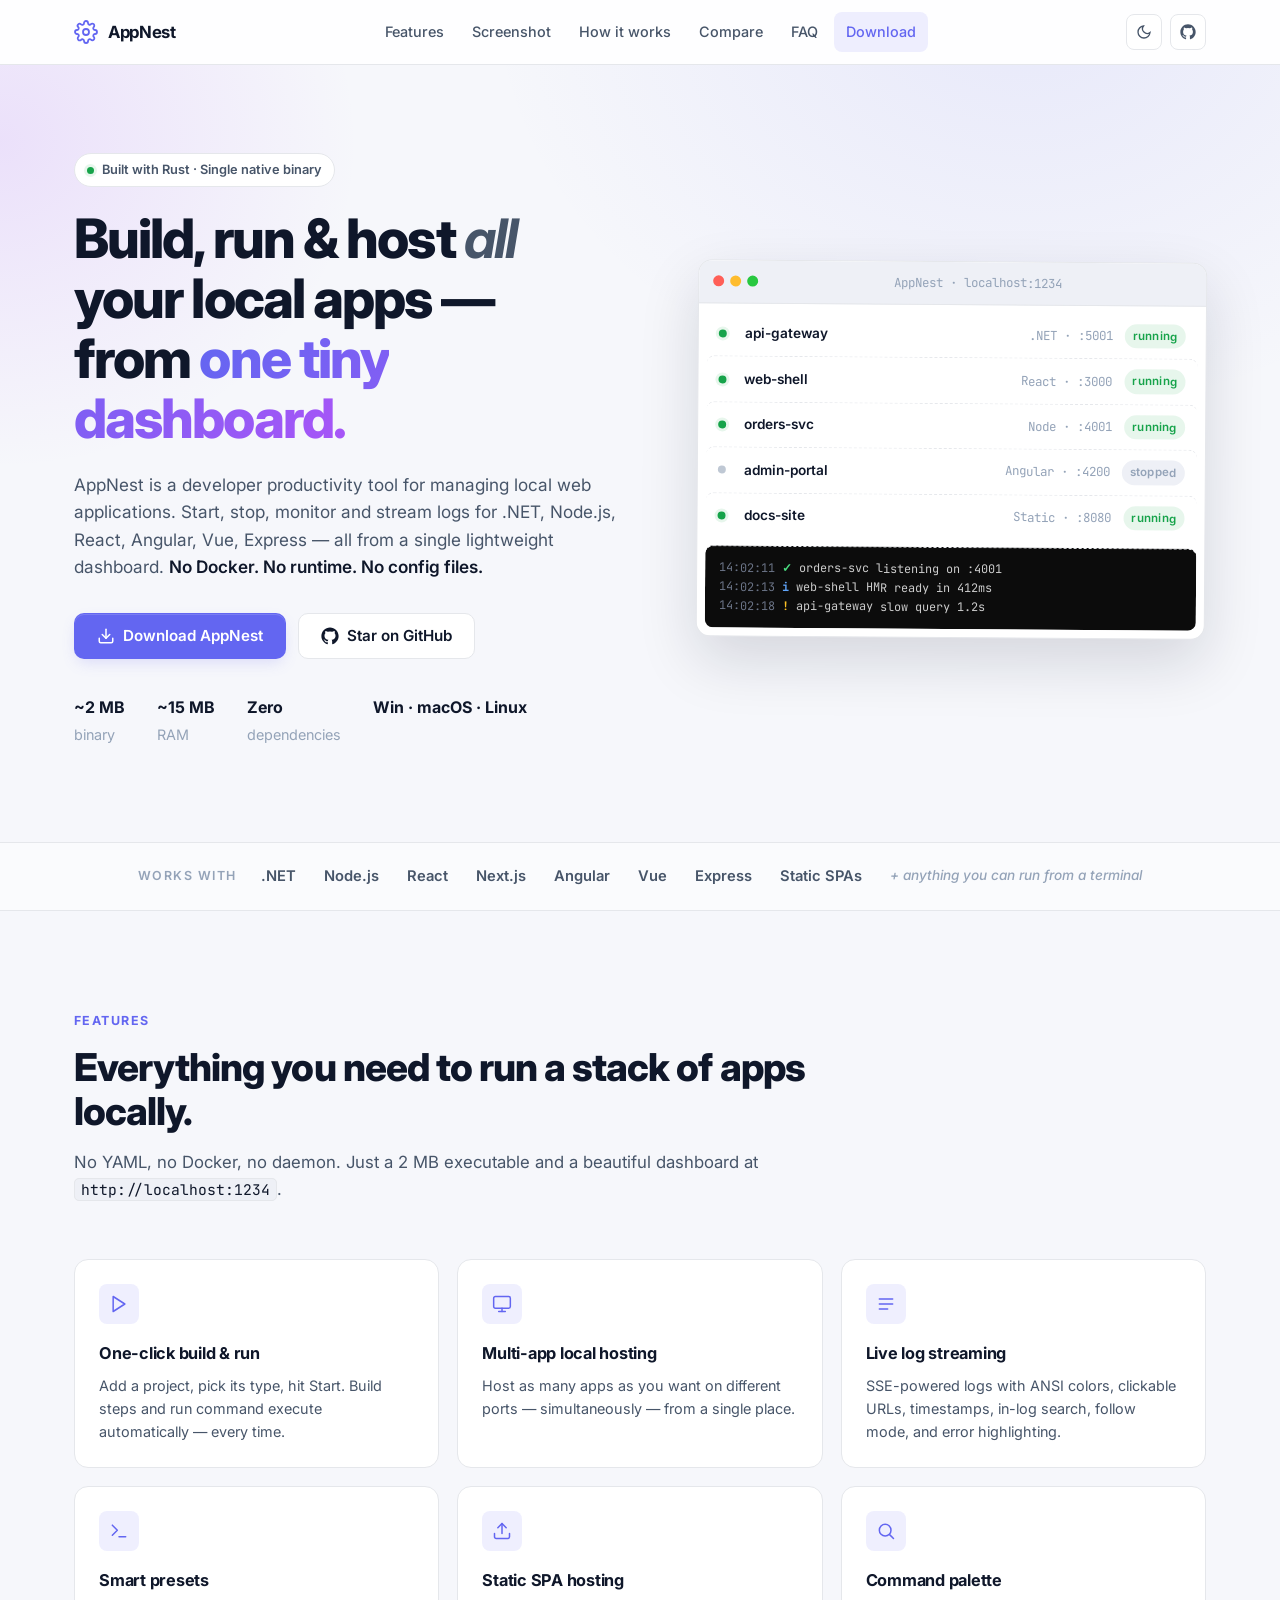
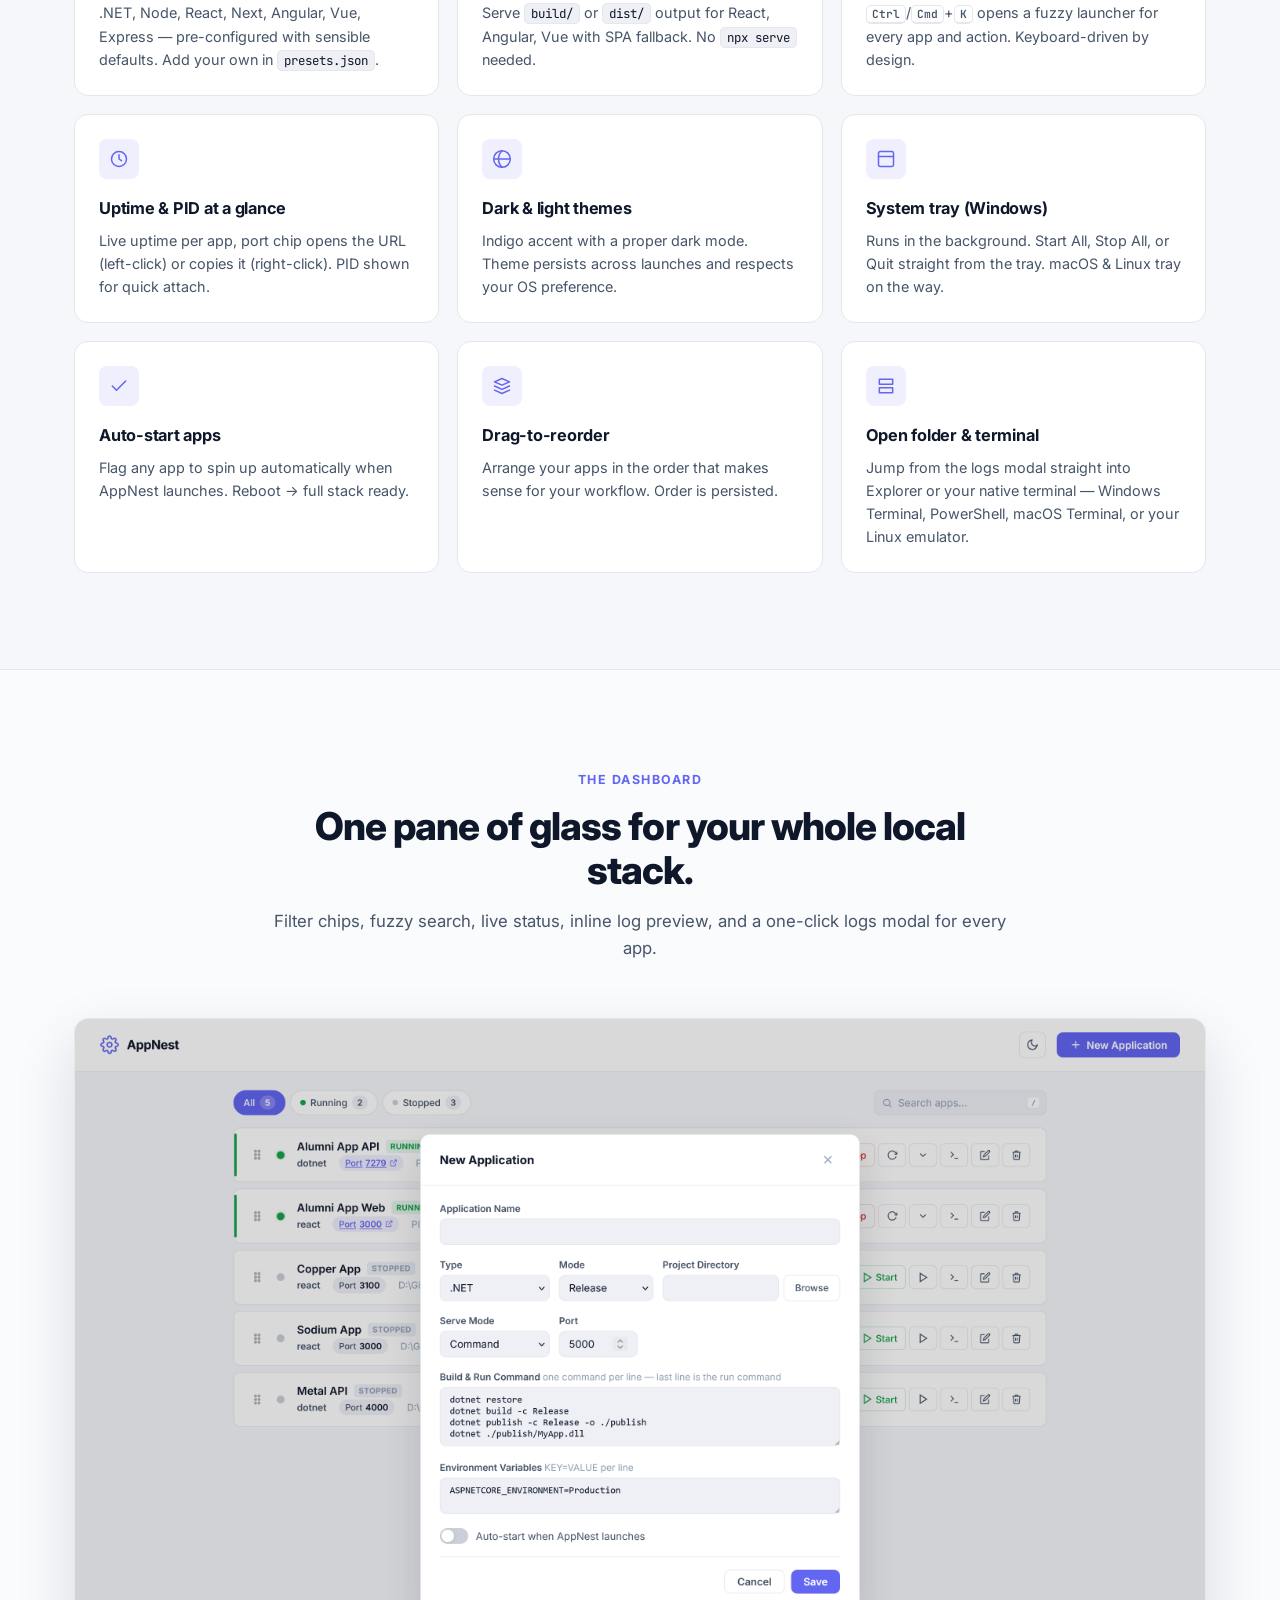
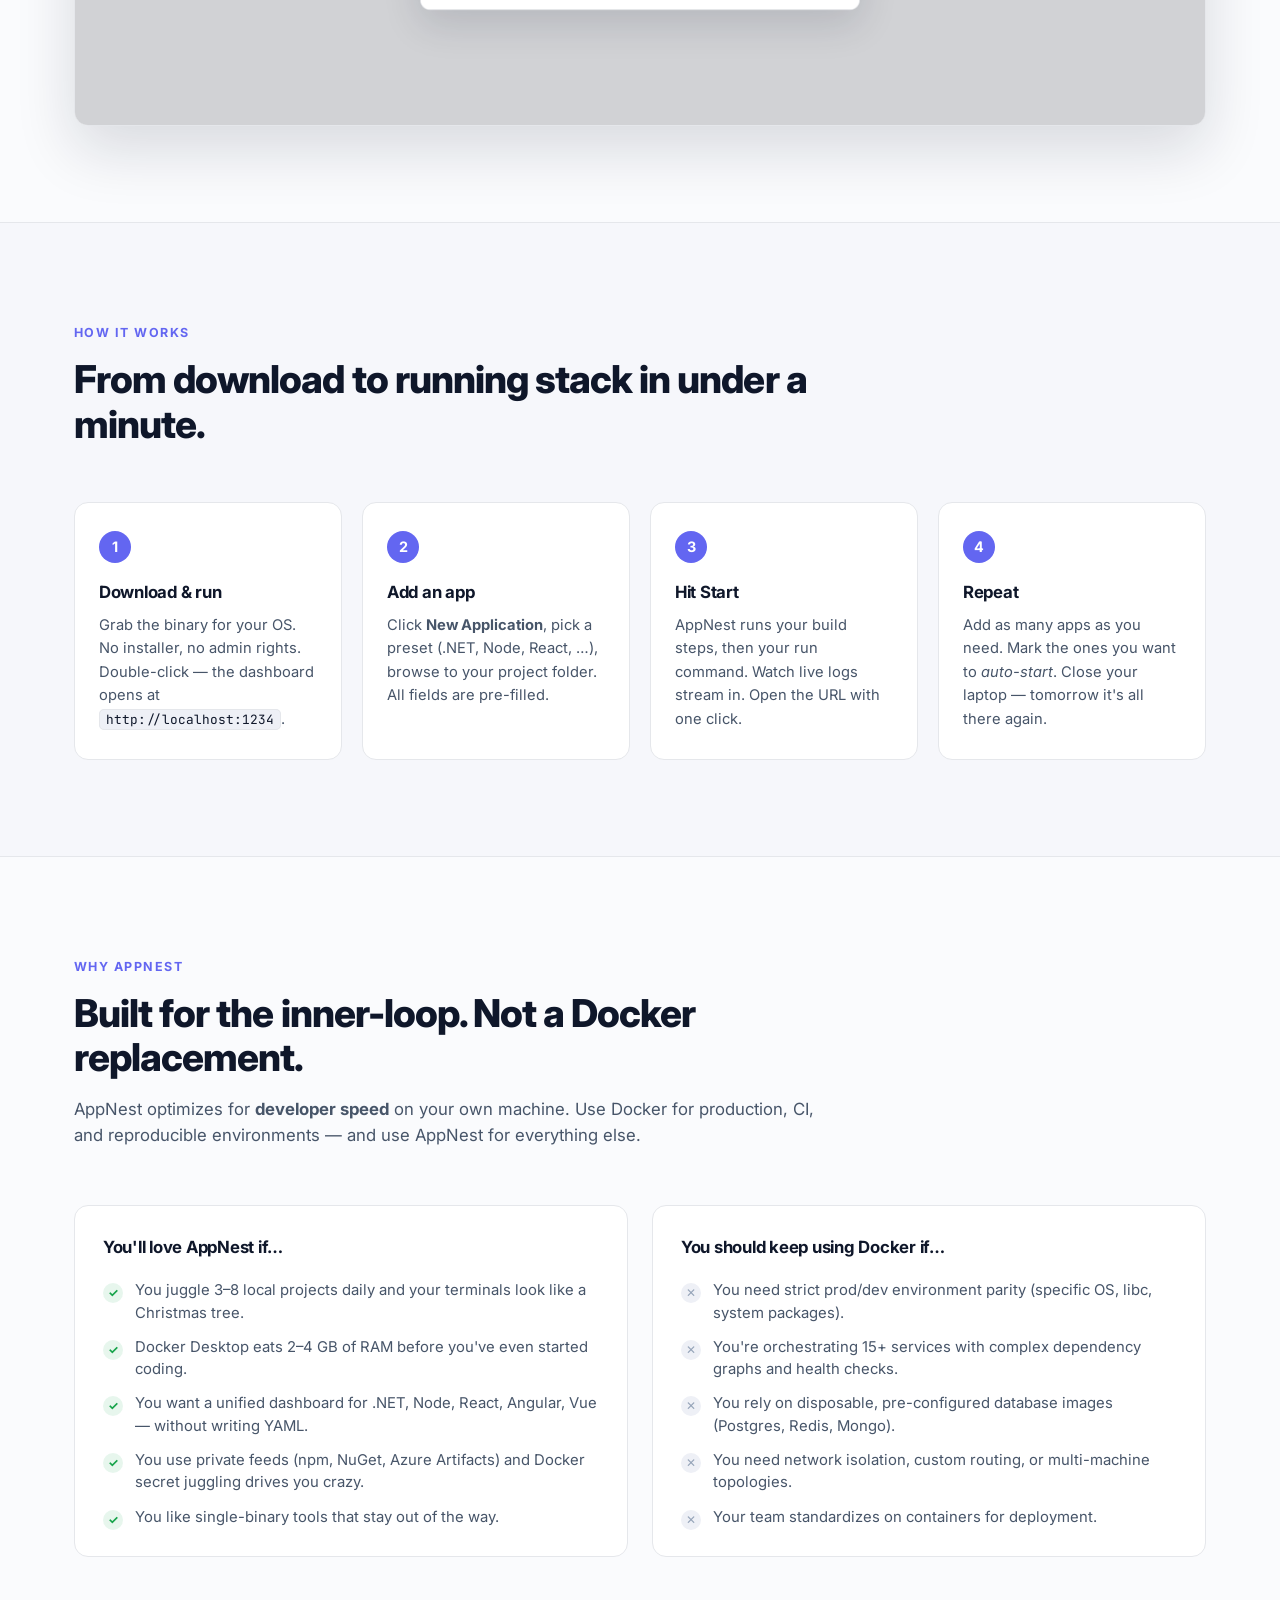
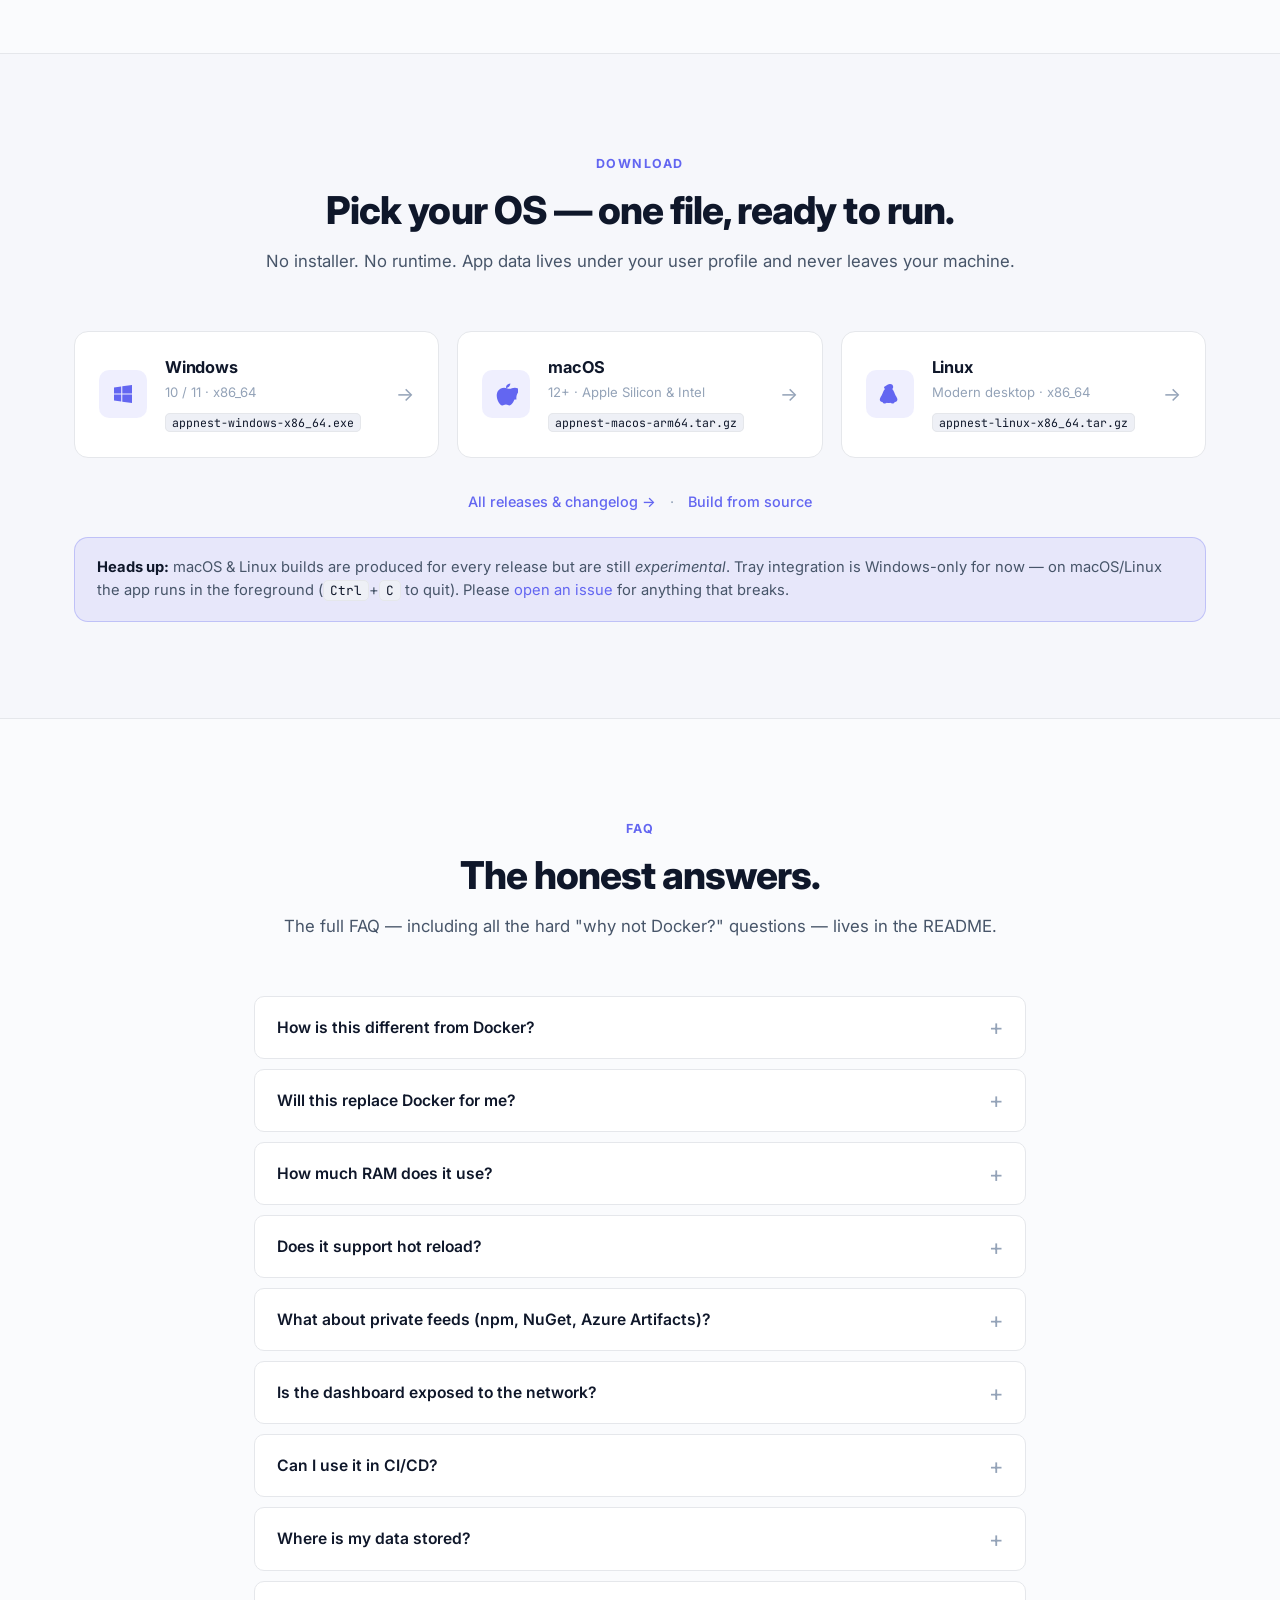
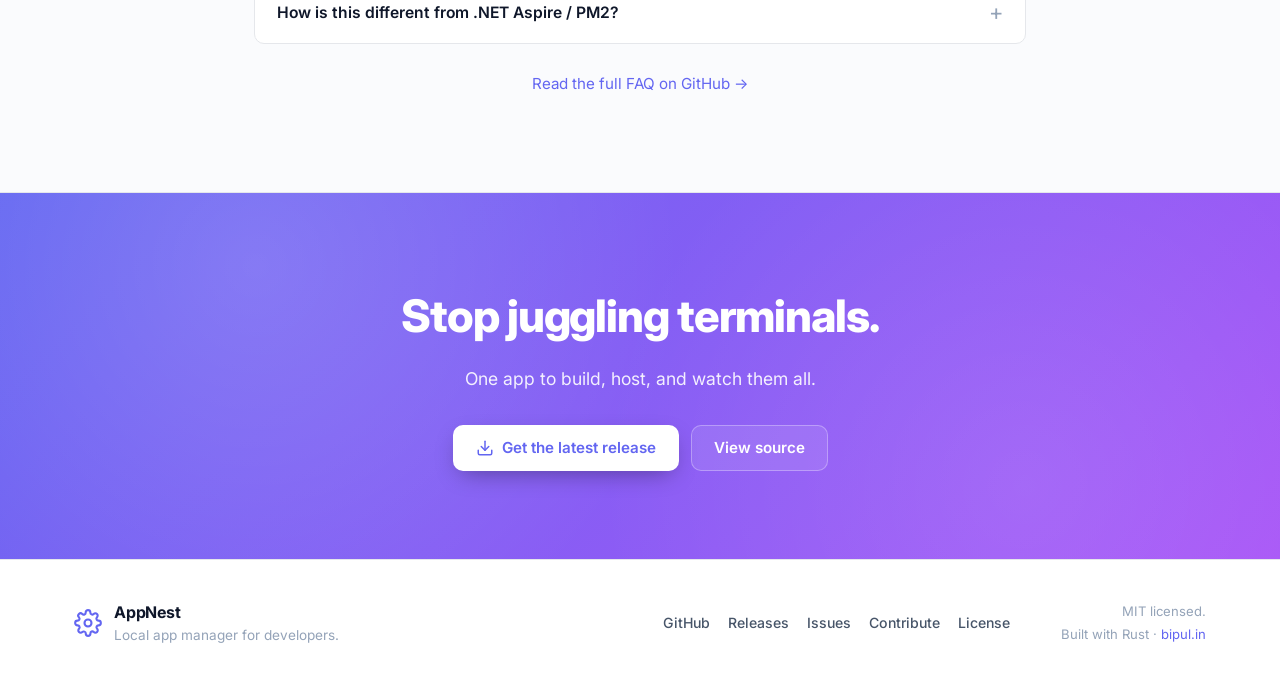
==== docs/index.html @ db352cc2 "Add initial landing page assets including styles, scripts, sitemap, and robots.txt - Created robots." ====
<!DOCTYPE html>
<html lang="en">
<head>
  <meta charset="UTF-8" />
  <meta name="viewport" content="width=device-width, initial-scale=1.0" />
  <title>AppNest — Build, run & host all your local apps from one dashboard</title>
  <meta name="description" content="AppNest is a tiny native dashboard for managing local development apps. Build, run, host, and stream logs for .NET, Node, React, Angular, Vue and more — from a single 2 MB executable. No Docker. No runtime. Just one app." />
  <meta name="theme-color" content="#6366f1" />
  <meta name="color-scheme" content="light dark" />

  <!-- Open Graph -->
  <meta property="og:type" content="website" />
  <meta property="og:title" content="AppNest — Local app manager for developers" />
  <meta property="og:description" content="Stop juggling terminals. Build, run, host, and watch all your local apps from one lightweight dashboard. Single 2 MB native executable." />
  <meta property="og:url" content="https://appnest.bipul.in/" />
  <meta property="og:image" content="https://appnest.bipul.in/Dashboard.png" />
  <meta name="twitter:card" content="summary_large_image" />
  <meta name="twitter:title" content="AppNest — Local app manager for developers" />
  <meta name="twitter:description" content="Build, run, host, and watch all your local apps from one lightweight dashboard." />
  <meta name="twitter:image" content="https://appnest.bipul.in/Dashboard.png" />
  <link rel="canonical" href="https://appnest.bipul.in/" />

  <link rel="icon" type="image/svg+xml" href="data:image/svg+xml,%3Csvg xmlns='http://www.w3.org/2000/svg' viewBox='0 0 24 24' fill='none' stroke='%236366f1' stroke-width='1.8'%3E%3Ccircle cx='12' cy='12' r='3'/%3E%3Cpath d='M19.4 15a1.65 1.65 0 0 0 .33 1.82l.06.06a2 2 0 1 1-2.83 2.83l-.06-.06a1.65 1.65 0 0 0-1.82-.33 1.65 1.65 0 0 0-1 1.51V21a2 2 0 0 1-4 0v-.09A1.65 1.65 0 0 0 9 19.4a1.65 1.65 0 0 0-1.82.33l-.06.06a2 2 0 1 1-2.83-2.83l.06-.06A1.65 1.65 0 0 0 4.68 15a1.65 1.65 0 0 0-1.51-1H3a2 2 0 0 1 0-4h.09A1.65 1.65 0 0 0 4.6 9a1.65 1.65 0 0 0-.33-1.82l-.06-.06a2 2 0 1 1 2.83-2.83l.06.06A1.65 1.65 0 0 0 9 4.68a1.65 1.65 0 0 0 1-1.51V3a2 2 0 0 1 4 0v.09a1.65 1.65 0 0 0 1 1.51 1.65 1.65 0 0 0 1.82-.33l.06-.06a2 2 0 1 1 2.83 2.83l-.06.06A1.65 1.65 0 0 0 19.4 9a1.65 1.65 0 0 0 1.51 1H21a2 2 0 0 1 0 4h-.09a1.65 1.65 0 0 0-1.51 1z'/%3E%3C/svg%3E" />

  <link href="https://fonts.googleapis.com/css2?family=Inter:wght@400;500;600;700;800&family=JetBrains+Mono:wght@400;500&display=swap" rel="stylesheet" />
  <link rel="stylesheet" href="style.css" />

  <script>
    // Apply theme before paint to prevent flash
    (function () {
      try {
        var t = localStorage.getItem('appnest-theme');
        if (!t) t = window.matchMedia('(prefers-color-scheme: dark)').matches ? 'dark' : 'light';
        document.documentElement.setAttribute('data-theme', t);
      } catch (e) {}
    })();
  </script>
</head>
<body>

  <!-- ━━━ Header ━━━━━━━━━━━━━━━━━━━━━━━━━━━━━━━━━━━━━━━━━━━━━━━━━━ -->
  <header class="site-header">
    <div class="container header-inner">
      <a href="#top" class="brand" aria-label="AppNest home">
        <svg class="brand-logo" viewBox="0 0 24 24" fill="none" stroke="currentColor" stroke-width="1.8" aria-hidden="true">
          <circle cx="12" cy="12" r="3" />
          <path d="M19.4 15a1.65 1.65 0 0 0 .33 1.82l.06.06a2 2 0 1 1-2.83 2.83l-.06-.06a1.65 1.65 0 0 0-1.82-.33 1.65 1.65 0 0 0-1 1.51V21a2 2 0 0 1-4 0v-.09A1.65 1.65 0 0 0 9 19.4a1.65 1.65 0 0 0-1.82.33l-.06.06a2 2 0 1 1-2.83-2.83l.06-.06A1.65 1.65 0 0 0 4.68 15a1.65 1.65 0 0 0-1.51-1H3a2 2 0 0 1 0-4h.09A1.65 1.65 0 0 0 4.6 9a1.65 1.65 0 0 0-.33-1.82l-.06-.06a2 2 0 1 1 2.83-2.83l.06.06A1.65 1.65 0 0 0 9 4.68a1.65 1.65 0 0 0 1-1.51V3a2 2 0 0 1 4 0v.09a1.65 1.65 0 0 0 1 1.51 1.65 1.65 0 0 0 1.82-.33l.06-.06a2 2 0 1 1 2.83 2.83l-.06.06A1.65 1.65 0 0 0 19.4 9a1.65 1.65 0 0 0 1.51 1H21a2 2 0 0 1 0 4h-.09a1.65 1.65 0 0 0-1.51 1z" />
        </svg>
        <span class="brand-name">AppNest</span>
      </a>

      <nav class="site-nav" id="siteNav" aria-label="Primary">
        <a href="#features">Features</a>
        <a href="#screenshot">Screenshot</a>
        <a href="#how">How it works</a>
        <a href="#compare">Compare</a>
        <a href="#faq">FAQ</a>
        <a href="#download" class="nav-cta">Download</a>
      </nav>

      <div class="header-actions">
        <button class="icon-btn" id="btnTheme" type="button" title="Toggle theme" aria-label="Toggle theme">
          <svg class="icon-moon" viewBox="0 0 24 24" fill="none" stroke="currentColor" stroke-width="2" aria-hidden="true"><path d="M21 12.79A9 9 0 1 1 11.21 3 7 7 0 0 0 21 12.79z" /></svg>
          <svg class="icon-sun" viewBox="0 0 24 24" fill="none" stroke="currentColor" stroke-width="2" aria-hidden="true"><circle cx="12" cy="12" r="4" /><path d="M12 2v2M12 20v2M4.93 4.93l1.41 1.41M17.66 17.66l1.41 1.41M2 12h2M20 12h2M4.93 19.07l1.41-1.41M17.66 6.34l1.41-1.41" /></svg>
        </button>
        <a class="icon-btn" href="https://github.com/BipulRaman/AppNest" target="_blank" rel="noopener" title="View on GitHub" aria-label="View on GitHub">
          <svg viewBox="0 0 24 24" fill="currentColor" aria-hidden="true"><path d="M12 .5C5.65.5.5 5.65.5 12c0 5.08 3.29 9.39 7.86 10.91.57.1.78-.25.78-.55 0-.27-.01-1.16-.02-2.11-3.2.7-3.87-1.36-3.87-1.36-.52-1.32-1.27-1.67-1.27-1.67-1.04-.71.08-.69.08-.69 1.15.08 1.76 1.18 1.76 1.18 1.02 1.75 2.69 1.25 3.34.96.1-.74.4-1.25.72-1.54-2.55-.29-5.24-1.28-5.24-5.69 0-1.26.45-2.29 1.18-3.1-.12-.29-.51-1.46.11-3.05 0 0 .97-.31 3.18 1.19a11.07 11.07 0 0 1 5.79 0c2.21-1.5 3.18-1.19 3.18-1.19.62 1.59.23 2.76.11 3.05.74.81 1.18 1.84 1.18 3.1 0 4.42-2.69 5.4-5.25 5.68.41.36.78 1.07.78 2.16 0 1.56-.01 2.81-.01 3.19 0 .31.21.67.79.55C20.21 21.39 23.5 17.08 23.5 12 23.5 5.65 18.35.5 12 .5z" /></svg>
        </a>
        <button class="icon-btn nav-toggle" id="btnNav" type="button" aria-label="Open menu" aria-controls="siteNav" aria-expanded="false">
          <svg viewBox="0 0 24 24" fill="none" stroke="currentColor" stroke-width="2" aria-hidden="true"><line x1="3" y1="6" x2="21" y2="6" /><line x1="3" y1="12" x2="21" y2="12" /><line x1="3" y1="18" x2="21" y2="18" /></svg>
        </button>
      </div>
    </div>
  </header>

  <main id="top">

    <!-- ━━━ Hero ━━━━━━━━━━━━━━━━━━━━━━━━━━━━━━━━━━━━━━━━━━━━━━━━━ -->
    <section class="hero">
      <div class="container hero-inner">
        <div class="hero-copy">
          <span class="eyebrow">
            <span class="dot"></span>
            Built with Rust · Single native binary
          </span>
          <h1 class="hero-title">
            Build, run &amp; host <em>all</em> your local apps —<br />
            from <span class="grad">one tiny dashboard.</span>
          </h1>
          <p class="hero-sub">
            AppNest is a developer productivity tool for managing local web applications.
            Start, stop, monitor and stream logs for .NET, Node.js, React, Angular, Vue, Express
            — all from a single lightweight dashboard. <strong>No Docker. No runtime. No config files.</strong>
          </p>

          <div class="hero-cta">
            <a class="btn btn-accent btn-lg" href="#download">
              <svg viewBox="0 0 24 24" fill="none" stroke="currentColor" stroke-width="2" stroke-linecap="round" stroke-linejoin="round" aria-hidden="true"><path d="M21 15v4a2 2 0 0 1-2 2H5a2 2 0 0 1-2-2v-4" /><polyline points="7 10 12 15 17 10" /><line x1="12" y1="15" x2="12" y2="3" /></svg>
              Download AppNest
            </a>
            <a class="btn btn-ghost btn-lg" href="https://github.com/BipulRaman/AppNest" target="_blank" rel="noopener">
              <svg viewBox="0 0 24 24" fill="currentColor" aria-hidden="true"><path d="M12 .5C5.65.5.5 5.65.5 12c0 5.08 3.29 9.39 7.86 10.91.57.1.78-.25.78-.55 0-.27-.01-1.16-.02-2.11-3.2.7-3.87-1.36-3.87-1.36-.52-1.32-1.27-1.67-1.27-1.67-1.04-.71.08-.69.08-.69 1.15.08 1.76 1.18 1.76 1.18 1.02 1.75 2.69 1.25 3.34.96.1-.74.4-1.25.72-1.54-2.55-.29-5.24-1.28-5.24-5.69 0-1.26.45-2.29 1.18-3.1-.12-.29-.51-1.46.11-3.05 0 0 .97-.31 3.18 1.19a11.07 11.07 0 0 1 5.79 0c2.21-1.5 3.18-1.19 3.18-1.19.62 1.59.23 2.76.11 3.05.74.81 1.18 1.84 1.18 3.1 0 4.42-2.69 5.4-5.25 5.68.41.36.78 1.07.78 2.16 0 1.56-.01 2.81-.01 3.19 0 .31.21.67.79.55C20.21 21.39 23.5 17.08 23.5 12 23.5 5.65 18.35.5 12 .5z" /></svg>
              Star on GitHub
            </a>
          </div>

          <ul class="hero-meta">
            <li><strong>~2 MB</strong> binary</li>
            <li><strong>~15 MB</strong> RAM</li>
            <li><strong>Zero</strong> dependencies</li>
            <li><strong>Win · macOS · Linux</strong></li>
          </ul>
        </div>

        <div class="hero-visual" aria-hidden="true">
          <div class="window-mock">
            <div class="window-bar">
              <span class="dot red"></span>
              <span class="dot yellow"></span>
              <span class="dot green"></span>
              <span class="window-title">AppNest · localhost:1234</span>
            </div>
            <div class="window-body">
              <div class="row">
                <span class="status running"></span>
                <span class="row-name">api-gateway</span>
                <span class="row-meta">.NET · :5001</span>
                <span class="badge ok">running</span>
              </div>
              <div class="row">
                <span class="status running"></span>
                <span class="row-name">web-shell</span>
                <span class="row-meta">React · :3000</span>
                <span class="badge ok">running</span>
              </div>
              <div class="row">
                <span class="status running"></span>
                <span class="row-name">orders-svc</span>
                <span class="row-meta">Node · :4001</span>
                <span class="badge ok">running</span>
              </div>
              <div class="row">
                <span class="status stopped"></span>
                <span class="row-name">admin-portal</span>
                <span class="row-meta">Angular · :4200</span>
                <span class="badge muted">stopped</span>
              </div>
              <div class="row">
                <span class="status running"></span>
                <span class="row-name">docs-site</span>
                <span class="row-meta">Static · :8080</span>
                <span class="badge ok">running</span>
              </div>
              <div class="row log-row">
                <pre><span class="log-time">14:02:11</span> <span class="log-ok">✓</span> orders-svc listening on :4001
<span class="log-time">14:02:13</span> <span class="log-info">i</span> web-shell HMR ready in 412ms
<span class="log-time">14:02:18</span> <span class="log-warn">!</span> api-gateway slow query 1.2s</pre>
              </div>
            </div>
          </div>
        </div>
      </div>
    </section>

    <!-- ━━━ Logos / framework strip ━━━━━━━━━━━━━━━━━━━━━━━━━━━━━━ -->
    <section class="strip">
      <div class="container strip-inner">
        <span class="strip-label">Works with</span>
        <ul class="strip-items">
          <li>.NET</li><li>Node.js</li><li>React</li><li>Next.js</li>
          <li>Angular</li><li>Vue</li><li>Express</li><li>Static SPAs</li>
          <li>+ anything you can run from a terminal</li>
        </ul>
      </div>
    </section>

    <!-- ━━━ Features ━━━━━━━━━━━━━━━━━━━━━━━━━━━━━━━━━━━━━━━━━━━━━ -->
    <section id="features" class="section">
      <div class="container">
        <header class="section-head">
          <span class="kicker">Features</span>
          <h2>Everything you need to run a stack of apps locally.</h2>
          <p class="lead">No YAML, no Docker, no daemon. Just a 2 MB executable and a beautiful dashboard at <code>http://localhost:1234</code>.</p>
        </header>

        <div class="features-grid">
          <article class="feature">
            <div class="feature-icon">
              <svg viewBox="0 0 24 24" fill="none" stroke="currentColor" stroke-width="1.8" stroke-linecap="round" stroke-linejoin="round"><polygon points="5 3 19 12 5 21 5 3" /></svg>
            </div>
            <h3>One-click build &amp; run</h3>
            <p>Add a project, pick its type, hit Start. Build steps and run command execute automatically — every time.</p>
          </article>

          <article class="feature">
            <div class="feature-icon">
              <svg viewBox="0 0 24 24" fill="none" stroke="currentColor" stroke-width="1.8" stroke-linecap="round" stroke-linejoin="round"><rect x="2" y="3" width="20" height="14" rx="2" /><line x1="8" y1="21" x2="16" y2="21" /><line x1="12" y1="17" x2="12" y2="21" /></svg>
            </div>
            <h3>Multi-app local hosting</h3>
            <p>Host as many apps as you want on different ports — simultaneously — from a single place.</p>
          </article>

          <article class="feature">
            <div class="feature-icon">
              <svg viewBox="0 0 24 24" fill="none" stroke="currentColor" stroke-width="1.8" stroke-linecap="round" stroke-linejoin="round"><path d="M4 6h16M4 12h16M4 18h10" /></svg>
            </div>
            <h3>Live log streaming</h3>
            <p>SSE-powered logs with ANSI colors, clickable URLs, timestamps, in-log search, follow mode, and error highlighting.</p>
          </article>

          <article class="feature">
            <div class="feature-icon">
              <svg viewBox="0 0 24 24" fill="none" stroke="currentColor" stroke-width="1.8" stroke-linecap="round" stroke-linejoin="round"><polyline points="4 17 10 11 4 5" /><line x1="12" y1="19" x2="20" y2="19" /></svg>
            </div>
            <h3>Smart presets</h3>
            <p>.NET, Node, React, Next, Angular, Vue, Express — pre-configured with sensible defaults. Add your own in <code>presets.json</code>.</p>
          </article>

          <article class="feature">
            <div class="feature-icon">
              <svg viewBox="0 0 24 24" fill="none" stroke="currentColor" stroke-width="1.8" stroke-linecap="round" stroke-linejoin="round"><path d="M21 15v4a2 2 0 0 1-2 2H5a2 2 0 0 1-2-2v-4" /><polyline points="17 8 12 3 7 8" /><line x1="12" y1="3" x2="12" y2="15" /></svg>
            </div>
            <h3>Static SPA hosting</h3>
            <p>Serve <code>build/</code> or <code>dist/</code> output for React, Angular, Vue with SPA fallback. No <code>npx serve</code> needed.</p>
          </article>

          <article class="feature">
            <div class="feature-icon">
              <svg viewBox="0 0 24 24" fill="none" stroke="currentColor" stroke-width="1.8" stroke-linecap="round" stroke-linejoin="round"><circle cx="11" cy="11" r="7" /><line x1="21" y1="21" x2="16.65" y2="16.65" /></svg>
            </div>
            <h3>Command palette</h3>
            <p><kbd>Ctrl</kbd>/<kbd>Cmd</kbd>+<kbd>K</kbd> opens a fuzzy launcher for every app and action. Keyboard-driven by design.</p>
          </article>

          <article class="feature">
            <div class="feature-icon">
              <svg viewBox="0 0 24 24" fill="none" stroke="currentColor" stroke-width="1.8" stroke-linecap="round" stroke-linejoin="round"><circle cx="12" cy="12" r="9" /><path d="M12 7v5l3 2" /></svg>
            </div>
            <h3>Uptime &amp; PID at a glance</h3>
            <p>Live uptime per app, port chip opens the URL (left-click) or copies it (right-click). PID shown for quick attach.</p>
          </article>

          <article class="feature">
            <div class="feature-icon">
              <svg viewBox="0 0 24 24" fill="none" stroke="currentColor" stroke-width="1.8" stroke-linecap="round" stroke-linejoin="round"><circle cx="12" cy="12" r="10" /><path d="M12 2a14 14 0 0 0 0 20M2 12h20" /></svg>
            </div>
            <h3>Dark &amp; light themes</h3>
            <p>Indigo accent with a proper dark mode. Theme persists across launches and respects your OS preference.</p>
          </article>

          <article class="feature">
            <div class="feature-icon">
              <svg viewBox="0 0 24 24" fill="none" stroke="currentColor" stroke-width="1.8" stroke-linecap="round" stroke-linejoin="round"><rect x="3" y="3" width="18" height="18" rx="2" /><line x1="3" y1="9" x2="21" y2="9" /></svg>
            </div>
            <h3>System tray (Windows)</h3>
            <p>Runs in the background. Start All, Stop All, or Quit straight from the tray. macOS &amp; Linux tray on the way.</p>
          </article>

          <article class="feature">
            <div class="feature-icon">
              <svg viewBox="0 0 24 24" fill="none" stroke="currentColor" stroke-width="1.8" stroke-linecap="round" stroke-linejoin="round"><polyline points="20 6 9 17 4 12" /></svg>
            </div>
            <h3>Auto-start apps</h3>
            <p>Flag any app to spin up automatically when AppNest launches. Reboot &rarr; full stack ready.</p>
          </article>

          <article class="feature">
            <div class="feature-icon">
              <svg viewBox="0 0 24 24" fill="none" stroke="currentColor" stroke-width="1.8" stroke-linecap="round" stroke-linejoin="round"><path d="M3 7l9-4 9 4-9 4-9-4z" /><path d="M3 12l9 4 9-4" /><path d="M3 17l9 4 9-4" /></svg>
            </div>
            <h3>Drag-to-reorder</h3>
            <p>Arrange your apps in the order that makes sense for your workflow. Order is persisted.</p>
          </article>

          <article class="feature">
            <div class="feature-icon">
              <svg viewBox="0 0 24 24" fill="none" stroke="currentColor" stroke-width="1.8" stroke-linecap="round" stroke-linejoin="round"><path d="M4 4h16v6H4zM4 14h16v6H4z" /></svg>
            </div>
            <h3>Open folder &amp; terminal</h3>
            <p>Jump from the logs modal straight into Explorer or your native terminal — Windows Terminal, PowerShell, macOS Terminal, or your Linux emulator.</p>
          </article>
        </div>
      </div>
    </section>

    <!-- ━━━ Screenshot ━━━━━━━━━━━━━━━━━━━━━━━━━━━━━━━━━━━━━━━━━━━ -->
    <section id="screenshot" class="section section-alt">
      <div class="container">
        <header class="section-head center">
          <span class="kicker">The dashboard</span>
          <h2>One pane of glass for your whole local stack.</h2>
          <p class="lead">Filter chips, fuzzy search, live status, inline log preview, and a one-click logs modal for every app.</p>
        </header>
        <figure class="screenshot">
          <img src="Dashboard.png" alt="AppNest dashboard showing multiple running applications with live status, ports, and inline log previews" loading="lazy" />
        </figure>
      </div>
    </section>

    <!-- ━━━ How it works ━━━━━━━━━━━━━━━━━━━━━━━━━━━━━━━━━━━━━━━━━ -->
    <section id="how" class="section">
      <div class="container">
        <header class="section-head">
          <span class="kicker">How it works</span>
          <h2>From download to running stack in under a minute.</h2>
        </header>

        <ol class="steps">
          <li class="step">
            <span class="step-num">1</span>
            <h3>Download &amp; run</h3>
            <p>Grab the binary for your OS. No installer, no admin rights. Double-click — the dashboard opens at <code>http://localhost:1234</code>.</p>
          </li>
          <li class="step">
            <span class="step-num">2</span>
            <h3>Add an app</h3>
            <p>Click <strong>New Application</strong>, pick a preset (.NET, Node, React, …), browse to your project folder. All fields are pre-filled.</p>
          </li>
          <li class="step">
            <span class="step-num">3</span>
            <h3>Hit Start</h3>
            <p>AppNest runs your build steps, then your run command. Watch live logs stream in. Open the URL with one click.</p>
          </li>
          <li class="step">
            <span class="step-num">4</span>
            <h3>Repeat</h3>
            <p>Add as many apps as you need. Mark the ones you want to <em>auto-start</em>. Close your laptop &mdash; tomorrow it's all there again.</p>
          </li>
        </ol>
      </div>
    </section>

    <!-- ━━━ Compare ━━━━━━━━━━━━━━━━━━━━━━━━━━━━━━━━━━━━━━━━━━━━━━ -->
    <section id="compare" class="section section-alt">
      <div class="container">
        <header class="section-head">
          <span class="kicker">Why AppNest</span>
          <h2>Built for the inner-loop. Not a Docker replacement.</h2>
          <p class="lead">AppNest optimizes for <strong>developer speed</strong> on your own machine. Use Docker for production, CI, and reproducible environments — and use AppNest for everything else.</p>
        </header>

        <div class="compare-grid">
          <div class="compare-col">
            <h3>You'll love AppNest if&hellip;</h3>
            <ul class="check-list good">
              <li>You juggle 3–8 local projects daily and your terminals look like a Christmas tree.</li>
              <li>Docker Desktop eats 2–4 GB of RAM before you've even started coding.</li>
              <li>You want a unified dashboard for .NET, Node, React, Angular, Vue — without writing YAML.</li>
              <li>You use private feeds (npm, NuGet, Azure Artifacts) and Docker secret juggling drives you crazy.</li>
              <li>You like single-binary tools that stay out of the way.</li>
            </ul>
          </div>
          <div class="compare-col">
            <h3>You should keep using Docker if&hellip;</h3>
            <ul class="check-list bad">
              <li>You need strict prod/dev environment parity (specific OS, libc, system packages).</li>
              <li>You're orchestrating 15+ services with complex dependency graphs and health checks.</li>
              <li>You rely on disposable, pre-configured database images (Postgres, Redis, Mongo).</li>
              <li>You need network isolation, custom routing, or multi-machine topologies.</li>
              <li>Your team standardizes on containers for deployment.</li>
            </ul>
          </div>
        </div>
      </div>
    </section>

    <!-- ━━━ Download ━━━━━━━━━━━━━━━━━━━━━━━━━━━━━━━━━━━━━━━━━━━━━━ -->
    <section id="download" class="section">
      <div class="container">
        <header class="section-head center">
          <span class="kicker">Download</span>
          <h2>Pick your OS &mdash; one file, ready to run.</h2>
          <p class="lead">No installer. No runtime. App data lives under your user profile and never leaves your machine.</p>
        </header>

        <div class="download-grid">
          <a class="download-card" href="https://github.com/BipulRaman/AppNest/releases/latest" target="_blank" rel="noopener">
            <div class="dl-icon">
              <svg viewBox="0 0 24 24" fill="currentColor" aria-hidden="true"><path d="M3 5.475L10.207 4.5v6.92H3V5.475zM3 18.525L10.207 19.5v-6.92H3v5.945zM11.293 19.65L21 21V12.58h-9.707v7.07zm0-15.3L21 3v8.42h-9.707V4.35z"/></svg>
            </div>
            <div class="dl-meta">
              <h3>Windows</h3>
              <p>10 / 11 · x86_64</p>
              <span class="dl-file"><code>appnest-windows-x86_64.exe</code></span>
            </div>
            <span class="dl-arrow" aria-hidden="true">&rarr;</span>
          </a>

          <a class="download-card" href="https://github.com/BipulRaman/AppNest/releases/latest" target="_blank" rel="noopener">
            <div class="dl-icon">
              <svg viewBox="0 0 24 24" fill="currentColor" aria-hidden="true"><path d="M16.36 1.43c.05 1.16-.42 2.32-1.18 3.13-.78.83-2.05 1.45-3.18 1.36-.07-1.13.49-2.31 1.21-3.05.78-.83 2.13-1.43 3.15-1.44zM20.5 17.6c-.49 1.13-.73 1.64-1.36 2.65-.88 1.4-2.13 3.15-3.66 3.16-1.36.01-1.71-.88-3.55-.87-1.84.01-2.23.88-3.59.87-1.54-.01-2.71-1.59-3.59-2.99C2.32 16.46 2.06 11.4 4.13 8.7c1.46-1.91 3.78-3.04 5.94-3.04 2.21 0 3.6 1.21 5.42 1.21 1.77 0 2.85-1.21 5.4-1.21 1.93 0 3.97 1.05 5.42 2.87-4.77 2.62-3.99 9.4-3.81 9.07z"/></svg>
            </div>
            <div class="dl-meta">
              <h3>macOS</h3>
              <p>12+ · Apple Silicon &amp; Intel</p>
              <span class="dl-file"><code>appnest-macos-arm64.tar.gz</code></span>
            </div>
            <span class="dl-arrow" aria-hidden="true">&rarr;</span>
          </a>

          <a class="download-card" href="https://github.com/BipulRaman/AppNest/releases/latest" target="_blank" rel="noopener">
            <div class="dl-icon">
              <svg viewBox="0 0 24 24" fill="currentColor" aria-hidden="true"><path d="M12.3 2c1.6 0 2.9 1.3 2.9 2.9 0 .9-.4 1.7-1 2.2.5.6 1.6 1.9 1.9 3 .8 2.7 2.2 4.4 3 6.1.7 1.5 0 2.7-.7 3.4-.4.4-1.1.6-1.7.4-.2.7-.7 1.2-1.5 1.4-1 .3-2.2 0-2.9-.7-.9.4-2.5.4-3.4 0-.7.7-1.9 1-2.9.7-.8-.2-1.3-.7-1.5-1.4-.6.2-1.3 0-1.7-.4-.7-.7-1.4-1.9-.7-3.4.8-1.7 2.2-3.4 3-6.1.3-1.1 1.4-2.4 1.9-3-.6-.5-1-1.3-1-2.2C9 3.3 10.3 2 11.9 2h.4z"/></svg>
            </div>
            <div class="dl-meta">
              <h3>Linux</h3>
              <p>Modern desktop · x86_64</p>
              <span class="dl-file"><code>appnest-linux-x86_64.tar.gz</code></span>
            </div>
            <span class="dl-arrow" aria-hidden="true">&rarr;</span>
          </a>
        </div>

        <div class="download-foot">
          <a href="https://github.com/BipulRaman/AppNest/releases" target="_blank" rel="noopener">All releases &amp; changelog &rarr;</a>
          <span class="sep">·</span>
          <a href="https://github.com/BipulRaman/AppNest#building" target="_blank" rel="noopener">Build from source</a>
        </div>

        <div class="callout">
          <strong>Heads up:</strong> macOS &amp; Linux builds are produced for every release but are still
          <em>experimental</em>. Tray integration is Windows-only for now &mdash; on macOS/Linux the app runs in the
          foreground (<code>Ctrl</code>+<code>C</code> to quit). Please
          <a href="https://github.com/BipulRaman/AppNest/issues" target="_blank" rel="noopener">open an issue</a>
          for anything that breaks.
        </div>
      </div>
    </section>

    <!-- ━━━ FAQ ━━━━━━━━━━━━━━━━━━━━━━━━━━━━━━━━━━━━━━━━━━━━━━━━━━ -->
    <section id="faq" class="section section-alt">
      <div class="container narrow">
        <header class="section-head center">
          <span class="kicker">FAQ</span>
          <h2>The honest answers.</h2>
          <p class="lead">The full FAQ &mdash; including all the hard "why not Docker?" questions &mdash; lives in the README.</p>
        </header>

        <div class="faq">
          <details>
            <summary>How is this different from Docker?</summary>
            <p>Docker virtualizes an entire OS layer; AppNest is a lightweight process manager that runs your apps as native processes with zero abstraction overhead. There's no image to build, no daemon to keep running. You double-click an exe and your apps are live.</p>
          </details>

          <details>
            <summary>Will this replace Docker for me?</summary>
            <p>For local inner-loop development, often yes. For production, CI, reproducible environments, and disposable database images &mdash; no. Use both. They solve different problems.</p>
          </details>

          <details>
            <summary>How much RAM does it use?</summary>
            <p>AppNest itself uses ~10–15 MB of RAM &mdash; it's a native Rust binary with an embedded web UI. Compare to Docker Desktop's 1–4 GB baseline before you even start a container.</p>
          </details>

          <details>
            <summary>Does it support hot reload?</summary>
            <p>Yes &mdash; AppNest runs your apps natively, so whatever hot-reload your framework provides (Vite HMR, <code>dotnet watch</code>, <code>nodemon</code>) just works. No volume mounts, no filesystem event forwarding.</p>
          </details>

          <details>
            <summary>What about private feeds (npm, NuGet, Azure Artifacts)?</summary>
            <p>They just work. Your build commands inherit your existing authentication &mdash; <code>.npmrc</code>, <code>nuget.config</code>, credential providers, env vars &mdash; exactly the same as running from a terminal. No secret juggling.</p>
          </details>

          <details>
            <summary>Is the dashboard exposed to the network?</summary>
            <p>No. AppNest binds exclusively to <code>127.0.0.1</code>. The OS rejects all external connections. Other machines on your LAN cannot reach it.</p>
          </details>

          <details>
            <summary>Can I use it in CI/CD?</summary>
            <p>No. AppNest is a desktop tool with a GUI, system tray, and file dialogs. It's designed for developer workstations. For CI/CD, use Docker, shell scripts, or your CI platform's native tooling.</p>
          </details>

          <details>
            <summary>Where is my data stored?</summary>
            <p>Locally. Configurations live in <code>%APPDATA%\AppNest\apps.json</code> (or the platform equivalent), logs in <code>%APPDATA%\AppNest\logs\</code>. Nothing is sent to the cloud. Ever.</p>
          </details>

          <details>
            <summary>How is this different from .NET Aspire / PM2?</summary>
            <p>Aspire is a .NET-first orchestration framework with service discovery and OpenTelemetry. PM2 is Node-only. AppNest is a framework-agnostic <em>process manager</em> with a web dashboard and a 2 MB footprint &mdash; no SDK requirement, no DSL, no language coupling.</p>
          </details>
        </div>

        <p class="faq-more">
          <a href="https://github.com/BipulRaman/AppNest#faq" target="_blank" rel="noopener">Read the full FAQ on GitHub &rarr;</a>
        </p>
      </div>
    </section>

    <!-- ━━━ CTA ━━━━━━━━━━━━━━━━━━━━━━━━━━━━━━━━━━━━━━━━━━━━━━━━━━ -->
    <section class="cta">
      <div class="container cta-inner">
        <h2>Stop juggling terminals.</h2>
        <p>One app to build, host, and watch them all.</p>
        <div class="cta-actions">
          <a class="btn btn-accent btn-lg" href="https://github.com/BipulRaman/AppNest/releases/latest" target="_blank" rel="noopener">
            <svg viewBox="0 0 24 24" fill="none" stroke="currentColor" stroke-width="2" stroke-linecap="round" stroke-linejoin="round" aria-hidden="true"><path d="M21 15v4a2 2 0 0 1-2 2H5a2 2 0 0 1-2-2v-4" /><polyline points="7 10 12 15 17 10" /><line x1="12" y1="15" x2="12" y2="3" /></svg>
            Get the latest release
          </a>
          <a class="btn btn-ghost btn-lg" href="https://github.com/BipulRaman/AppNest" target="_blank" rel="noopener">View source</a>
        </div>
      </div>
    </section>
  </main>

  <!-- ━━━ Footer ━━━━━━━━━━━━━━━━━━━━━━━━━━━━━━━━━━━━━━━━━━━━━━━━━ -->
  <footer class="site-footer">
    <div class="container footer-inner">
      <div class="footer-brand">
        <svg class="brand-logo" viewBox="0 0 24 24" fill="none" stroke="currentColor" stroke-width="1.8" aria-hidden="true">
          <circle cx="12" cy="12" r="3" />
          <path d="M19.4 15a1.65 1.65 0 0 0 .33 1.82l.06.06a2 2 0 1 1-2.83 2.83l-.06-.06a1.65 1.65 0 0 0-1.82-.33 1.65 1.65 0 0 0-1 1.51V21a2 2 0 0 1-4 0v-.09A1.65 1.65 0 0 0 9 19.4a1.65 1.65 0 0 0-1.82.33l-.06.06a2 2 0 1 1-2.83-2.83l.06-.06A1.65 1.65 0 0 0 4.68 15a1.65 1.65 0 0 0-1.51-1H3a2 2 0 0 1 0-4h.09A1.65 1.65 0 0 0 4.6 9a1.65 1.65 0 0 0-.33-1.82l-.06-.06a2 2 0 1 1 2.83-2.83l.06.06A1.65 1.65 0 0 0 9 4.68a1.65 1.65 0 0 0 1-1.51V3a2 2 0 0 1 4 0v.09a1.65 1.65 0 0 0 1 1.51 1.65 1.65 0 0 0 1.82-.33l.06-.06a2 2 0 1 1 2.83 2.83l-.06.06A1.65 1.65 0 0 0 19.4 9a1.65 1.65 0 0 0 1.51 1H21a2 2 0 0 1 0 4h-.09a1.65 1.65 0 0 0-1.51 1z" />
        </svg>
        <div>
          <strong>AppNest</strong>
          <span>Local app manager for developers.</span>
        </div>
      </div>
      <nav class="footer-links" aria-label="Footer">
        <a href="https://github.com/BipulRaman/AppNest" target="_blank" rel="noopener">GitHub</a>
        <a href="https://github.com/BipulRaman/AppNest/releases" target="_blank" rel="noopener">Releases</a>
        <a href="https://github.com/BipulRaman/AppNest/issues" target="_blank" rel="noopener">Issues</a>
        <a href="https://github.com/BipulRaman/AppNest/blob/main/CONTRIBUTING.md" target="_blank" rel="noopener">Contribute</a>
        <a href="https://github.com/BipulRaman/AppNest/blob/main/LICENSE" target="_blank" rel="noopener">License</a>
      </nav>
      <div class="footer-meta">
        <span>MIT licensed.</span>
        <span>Built with Rust &middot; <a href="https://bipul.in" target="_blank" rel="noopener">bipul.in</a></span>
      </div>
    </div>
  </footer>

  <script src="script.js" defer></script>
</body>
</html>
---- docs/style.css ----
/* ━━━ Reset ━━━━━━━━━━━━━━━━━━━━━━━━━━━━━━━━━━━━━━━━━━━━━━━━━━━━━━━ */
*, *::before, *::after { box-sizing: border-box; margin: 0; padding: 0; }

:root {
  --bg: #f6f7fb;
  --bg-subtle: #eef0f6;
  --bg-soft: #fafbfd;
  --card: #ffffff;
  --border: #e5e7eb;
  --border-hover: #cbd0d8;
  --text: #0f172a;
  --text-secondary: #475569;
  --text-muted: #94a3b8;

  --accent: #6366f1;
  --accent-hover: #4f46e5;
  --accent-soft: rgba(99, 102, 241, 0.10);
  --accent-ring: rgba(99, 102, 241, 0.22);
  --accent-grad-1: #6366f1;
  --accent-grad-2: #a855f7;

  --green: #16a34a;
  --green-soft: rgba(22, 163, 74, 0.10);
  --red: #dc2626;
  --orange: #ea580c;
  --yellow: #eab308;

  --font: 'Inter', -apple-system, 'Segoe UI', system-ui, sans-serif;
  --mono: 'JetBrains Mono', 'Cascadia Code', 'SF Mono', 'Consolas', monospace;

  --radius: 8px;
  --radius-md: 10px;
  --radius-lg: 14px;
  --radius-xl: 20px;

  --shadow-sm: 0 1px 3px rgba(15, 23, 42, 0.06), 0 1px 2px rgba(15, 23, 42, 0.04);
  --shadow: 0 4px 14px rgba(15, 23, 42, 0.06), 0 2px 4px rgba(15, 23, 42, 0.04);
  --shadow-lg: 0 24px 60px rgba(15, 23, 42, 0.14);

  --transition: 0.18s ease;

  --container: 1180px;
  --container-narrow: 820px;

  --term-bg: #0c0c0c;
  --term-fg: #cccccc;
}

[data-theme="dark"] {
  --bg: #0b0d12;
  --bg-subtle: #12151c;
  --bg-soft: #0f131a;
  --card: #161a23;
  --border: #2f3645;
  --border-hover: #434b5e;
  --text: #e6e9ef;
  --text-secondary: #a8b0c0;
  --text-muted: #6b7487;

  --accent: #818cf8;
  --accent-hover: #a5b0fc;
  --accent-soft: rgba(129, 140, 248, 0.14);
  --accent-ring: rgba(129, 140, 248, 0.28);
  --accent-grad-1: #818cf8;
  --accent-grad-2: #c084fc;

  --green: #4ade80;
  --green-soft: rgba(74, 222, 128, 0.12);
  --red: #f87171;
  --orange: #fb923c;
  --yellow: #fbbf24;

  --shadow-sm: 0 1px 3px rgba(0, 0, 0, 0.4), 0 1px 2px rgba(0, 0, 0, 0.3);
  --shadow: 0 4px 14px rgba(0, 0, 0, 0.45), 0 2px 4px rgba(0, 0, 0, 0.3);
  --shadow-lg: 0 28px 70px rgba(0, 0, 0, 0.6);

  --term-bg: #05070b;
  --term-fg: #d5d9e2;
}

html { font-size: 16px; -webkit-font-smoothing: antialiased; scroll-behavior: smooth; }
body {
  font-family: var(--font);
  background: var(--bg);
  color: var(--text);
  line-height: 1.6;
  transition: background var(--transition), color var(--transition);
  overflow-x: hidden;
}

img { max-width: 100%; display: block; }
a { color: var(--accent); text-decoration: none; transition: color var(--transition); }
a:hover { color: var(--accent-hover); }

code {
  font-family: var(--mono);
  font-size: 0.875em;
  background: var(--bg-subtle);
  border: 1px solid var(--border);
  border-radius: 5px;
  padding: 1px 6px;
  color: var(--text);
}

kbd {
  font-family: var(--mono);
  font-size: 0.75rem;
  font-weight: 600;
  background: var(--card);
  border: 1px solid var(--border);
  border-bottom-width: 2px;
  border-radius: 5px;
  padding: 2px 6px;
  color: var(--text-secondary);
}

.container {
  width: 100%;
  max-width: var(--container);
  margin: 0 auto;
  padding: 0 24px;
}
.container.narrow { max-width: var(--container-narrow); }

/* ━━━ Header ━━━━━━━━━━━━━━━━━━━━━━━━━━━━━━━━━━━━━━━━━━━━━━━━━━━━━ */
.site-header {
  position: sticky;
  top: 0;
  z-index: 50;
  background: color-mix(in srgb, var(--card) 86%, transparent);
  backdrop-filter: saturate(180%) blur(12px);
  -webkit-backdrop-filter: saturate(180%) blur(12px);
  border-bottom: 1px solid var(--border);
}
.header-inner {
  display: flex;
  align-items: center;
  justify-content: space-between;
  gap: 24px;
  height: 64px;
}

.brand {
  display: flex;
  align-items: center;
  gap: 10px;
  color: var(--text);
  font-weight: 700;
  letter-spacing: -0.02em;
  font-size: 1.05rem;
}
.brand:hover { color: var(--text); }
.brand-logo { width: 24px; height: 24px; color: var(--accent); flex-shrink: 0; }

.site-nav {
  display: flex;
  align-items: center;
  gap: 4px;
}
.site-nav a {
  color: var(--text-secondary);
  font-size: 0.9rem;
  font-weight: 500;
  padding: 8px 12px;
  border-radius: var(--radius);
  transition: all var(--transition);
}
.site-nav a:hover { color: var(--text); background: var(--bg-subtle); }
.site-nav a.nav-cta {
  background: var(--accent-soft);
  color: var(--accent);
}
.site-nav a.nav-cta:hover { background: var(--accent); color: #fff; }

.header-actions {
  display: flex;
  align-items: center;
  gap: 8px;
}
.icon-btn {
  display: inline-flex;
  align-items: center;
  justify-content: center;
  width: 36px;
  height: 36px;
  border: 1px solid var(--border);
  border-radius: var(--radius);
  background: var(--card);
  color: var(--text-secondary);
  cursor: pointer;
  transition: all var(--transition);
}
.icon-btn:hover {
  color: var(--text);
  border-color: var(--border-hover);
  background: var(--bg-subtle);
}
.icon-btn svg { width: 16px; height: 16px; }
.icon-btn .icon-sun { display: none; }
[data-theme="dark"] .icon-btn .icon-sun { display: block; }
[data-theme="dark"] .icon-btn .icon-moon { display: none; }

.nav-toggle { display: none; }

/* ━━━ Buttons ━━━━━━━━━━━━━━━━━━━━━━━━━━━━━━━━━━━━━━━━━━━━━━━━━━━ */
.btn {
  display: inline-flex;
  align-items: center;
  justify-content: center;
  gap: 8px;
  font-family: inherit;
  font-size: 0.9rem;
  font-weight: 600;
  line-height: 1;
  padding: 10px 16px;
  border-radius: var(--radius);
  border: 1px solid transparent;
  cursor: pointer;
  transition: all var(--transition);
  text-decoration: none;
  white-space: nowrap;
}
.btn svg { width: 16px; height: 16px; flex-shrink: 0; }
.btn-lg { font-size: 0.95rem; padding: 13px 22px; border-radius: var(--radius-md); }
.btn-lg svg { width: 18px; height: 18px; }

.btn-accent {
  background: var(--accent);
  color: #fff;
  box-shadow: 0 1px 0 rgba(255, 255, 255, 0.15) inset, 0 6px 16px -4px var(--accent-ring);
}
.btn-accent:hover { background: var(--accent-hover); color: #fff; transform: translateY(-1px); }
.btn-accent:active { transform: translateY(0); }

.btn-ghost {
  background: var(--card);
  border-color: var(--border);
  color: var(--text);
}
.btn-ghost:hover { border-color: var(--border-hover); background: var(--bg-subtle); color: var(--text); }

/* ━━━ Hero ━━━━━━━━━━━━━━━━━━━━━━━━━━━━━━━━━━━━━━━━━━━━━━━━━━━━━━ */
.hero {
  position: relative;
  padding: 88px 0 96px;
  overflow: hidden;
}
.hero::before {
  content: "";
  position: absolute;
  inset: 0;
  background:
    radial-gradient(60% 80% at 80% -10%, var(--accent-soft), transparent 70%),
    radial-gradient(40% 60% at 0% 10%, color-mix(in srgb, var(--accent-grad-2) 14%, transparent), transparent 70%);
  pointer-events: none;
  z-index: 0;
}
.hero-inner {
  position: relative;
  z-index: 1;
  display: grid;
  grid-template-columns: 1.1fr 1fr;
  gap: 64px;
  align-items: center;
}

.eyebrow {
  display: inline-flex;
  align-items: center;
  gap: 8px;
  font-size: 0.8rem;
  font-weight: 600;
  color: var(--text-secondary);
  background: var(--card);
  border: 1px solid var(--border);
  padding: 6px 12px;
  border-radius: 999px;
  margin-bottom: 22px;
}
.eyebrow .dot {
  width: 7px;
  height: 7px;
  border-radius: 50%;
  background: var(--green);
  box-shadow: 0 0 0 3px var(--green-soft);
}

.hero-title {
  font-size: clamp(2.1rem, 4.4vw, 3.4rem);
  font-weight: 800;
  letter-spacing: -0.035em;
  line-height: 1.1;
  margin-bottom: 22px;
}
.hero-title em {
  font-style: italic;
  color: var(--text-secondary);
  font-weight: 700;
}
.hero-title .grad {
  background: linear-gradient(120deg, var(--accent-grad-1), var(--accent-grad-2));
  -webkit-background-clip: text;
  background-clip: text;
  -webkit-text-fill-color: transparent;
  color: transparent;
}

.hero-sub {
  font-size: 1.075rem;
  color: var(--text-secondary);
  max-width: 580px;
  margin-bottom: 32px;
}
.hero-sub strong { color: var(--text); font-weight: 600; }

.hero-cta {
  display: flex;
  flex-wrap: wrap;
  gap: 12px;
  margin-bottom: 36px;
}

.hero-meta {
  display: flex;
  flex-wrap: wrap;
  gap: 24px 32px;
  list-style: none;
  font-size: 0.9rem;
  color: var(--text-muted);
}
.hero-meta strong {
  display: block;
  color: var(--text);
  font-weight: 700;
  font-size: 1rem;
  margin-bottom: 2px;
}

/* ━━━ Window mock ━━━━━━━━━━━━━━━━━━━━━━━━━━━━━━━━━━━━━━━━━━━━━━━ */
.hero-visual { perspective: 1400px; }
.window-mock {
  background: var(--card);
  border: 1px solid var(--border);
  border-radius: var(--radius-lg);
  box-shadow: var(--shadow-lg);
  overflow: hidden;
  transform: rotate(0.4deg);
}
.window-bar {
  display: flex;
  align-items: center;
  gap: 6px;
  padding: 11px 14px;
  background: var(--bg-subtle);
  border-bottom: 1px solid var(--border);
}
.window-bar .dot {
  width: 11px;
  height: 11px;
  border-radius: 50%;
}
.window-bar .dot.red { background: #ff5f57; }
.window-bar .dot.yellow { background: #febc2e; }
.window-bar .dot.green { background: #28c840; }
.window-bar .window-title {
  margin-left: auto;
  margin-right: auto;
  font-size: 0.78rem;
  color: var(--text-muted);
  font-family: var(--mono);
}

.window-body { padding: 8px; }
.row {
  display: grid;
  grid-template-columns: 14px 1fr auto auto;
  align-items: center;
  gap: 12px;
  padding: 10px 12px;
  border-radius: var(--radius);
  font-size: 0.85rem;
}
.row + .row { border-top: 1px dashed var(--border); }
.row .status {
  width: 8px;
  height: 8px;
  border-radius: 50%;
  background: var(--text-muted);
}
.row .status.running {
  background: var(--green);
  box-shadow: 0 0 0 3px var(--green-soft);
}
.row .status.stopped { background: var(--text-muted); opacity: 0.6; }
.row-name { font-weight: 600; color: var(--text); }
.row-meta { font-family: var(--mono); font-size: 0.78rem; color: var(--text-muted); }
.badge {
  font-size: 0.72rem;
  font-weight: 600;
  padding: 3px 8px;
  border-radius: 999px;
  text-transform: lowercase;
  letter-spacing: 0.02em;
}
.badge.ok { background: var(--green-soft); color: var(--green); }
.badge.muted { background: var(--bg-subtle); color: var(--text-muted); }

.log-row {
  display: block;
  background: var(--term-bg);
  border-radius: var(--radius);
  margin-top: 8px;
  padding: 12px 14px;
}
.log-row + .row { border-top: 0; }
.log-row pre {
  font-family: var(--mono);
  font-size: 0.74rem;
  line-height: 1.6;
  color: var(--term-fg);
  white-space: pre-wrap;
  word-break: break-word;
}
.log-time { color: #6b7487; }
.log-ok { color: #4ade80; font-weight: 700; }
.log-info { color: #60a5fa; font-weight: 700; }
.log-warn { color: #fbbf24; font-weight: 700; }

/* ━━━ Strip ━━━━━━━━━━━━━━━━━━━━━━━━━━━━━━━━━━━━━━━━━━━━━━━━━━━━ */
.strip {
  border-top: 1px solid var(--border);
  border-bottom: 1px solid var(--border);
  background: var(--bg-soft);
  padding: 22px 0;
}
.strip-inner {
  display: flex;
  align-items: center;
  justify-content: center;
  gap: 24px;
  flex-wrap: wrap;
}
.strip-label {
  font-size: 0.78rem;
  color: var(--text-muted);
  text-transform: uppercase;
  letter-spacing: 0.12em;
  font-weight: 600;
}
.strip-items {
  display: flex;
  list-style: none;
  gap: 14px 28px;
  flex-wrap: wrap;
  align-items: center;
}
.strip-items li {
  font-weight: 600;
  color: var(--text-secondary);
  font-size: 0.92rem;
}
.strip-items li:last-child {
  color: var(--text-muted);
  font-weight: 500;
  font-style: italic;
  font-size: 0.85rem;
}

/* ━━━ Sections ━━━━━━━━━━━━━━━━━━━━━━━━━━━━━━━━━━━━━━━━━━━━━━━━━ */
.section { padding: 96px 0; }
.section-alt { background: var(--bg-soft); border-top: 1px solid var(--border); border-bottom: 1px solid var(--border); }

.section-head {
  max-width: 760px;
  margin-bottom: 56px;
}
.section-head.center {
  margin-left: auto;
  margin-right: auto;
  text-align: center;
}
.kicker {
  display: inline-block;
  font-size: 0.78rem;
  font-weight: 700;
  text-transform: uppercase;
  letter-spacing: 0.12em;
  color: var(--accent);
  margin-bottom: 14px;
}
.section-head h2 {
  font-size: clamp(1.75rem, 3vw, 2.4rem);
  font-weight: 800;
  letter-spacing: -0.025em;
  line-height: 1.15;
  margin-bottom: 16px;
}
.section-head .lead {
  font-size: 1.05rem;
  color: var(--text-secondary);
}

/* ━━━ Features ━━━━━━━━━━━━━━━━━━━━━━━━━━━━━━━━━━━━━━━━━━━━━━━━━ */
.features-grid {
  display: grid;
  grid-template-columns: repeat(auto-fill, minmax(280px, 1fr));
  gap: 18px;
}
.feature {
  background: var(--card);
  border: 1px solid var(--border);
  border-radius: var(--radius-lg);
  padding: 24px;
  transition: all var(--transition);
}
.feature:hover {
  border-color: var(--border-hover);
  transform: translateY(-2px);
  box-shadow: var(--shadow);
}
.feature-icon {
  display: inline-flex;
  align-items: center;
  justify-content: center;
  width: 40px;
  height: 40px;
  background: var(--accent-soft);
  border-radius: var(--radius);
  color: var(--accent);
  margin-bottom: 16px;
}
.feature-icon svg { width: 20px; height: 20px; }
.feature h3 {
  font-size: 1.02rem;
  font-weight: 700;
  letter-spacing: -0.015em;
  margin-bottom: 8px;
}
.feature p {
  font-size: 0.9rem;
  color: var(--text-secondary);
  line-height: 1.6;
}
.feature p code { font-size: 0.78rem; }
.feature p kbd { font-size: 0.7rem; padding: 1px 5px; }

/* ━━━ Screenshot ━━━━━━━━━━━━━━━━━━━━━━━━━━━━━━━━━━━━━━━━━━━━━━━ */
.screenshot {
  margin-top: 24px;
  border: 1px solid var(--border);
  border-radius: var(--radius-lg);
  overflow: hidden;
  box-shadow: var(--shadow-lg);
  background: var(--card);
}
.screenshot img {
  width: 100%;
  height: auto;
  display: block;
}

/* ━━━ Steps ━━━━━━━━━━━━━━━━━━━━━━━━━━━━━━━━━━━━━━━━━━━━━━━━━━━ */
.steps {
  list-style: none;
  display: grid;
  grid-template-columns: repeat(auto-fit, minmax(240px, 1fr));
  gap: 20px;
  counter-reset: step;
}
.step {
  background: var(--card);
  border: 1px solid var(--border);
  border-radius: var(--radius-lg);
  padding: 28px 24px;
  position: relative;
}
.step-num {
  display: inline-flex;
  align-items: center;
  justify-content: center;
  width: 32px;
  height: 32px;
  border-radius: 50%;
  background: var(--accent);
  color: #fff;
  font-weight: 700;
  font-size: 0.9rem;
  margin-bottom: 16px;
}
.step h3 {
  font-size: 1.05rem;
  font-weight: 700;
  letter-spacing: -0.015em;
  margin-bottom: 8px;
}
.step p { font-size: 0.92rem; color: var(--text-secondary); }
.step p code { font-size: 0.8rem; }

/* ━━━ Compare ━━━━━━━━━━━━━━━━━━━━━━━━━━━━━━━━━━━━━━━━━━━━━━━━━ */
.compare-grid {
  display: grid;
  grid-template-columns: 1fr 1fr;
  gap: 24px;
}
.compare-col {
  background: var(--card);
  border: 1px solid var(--border);
  border-radius: var(--radius-lg);
  padding: 28px;
}
.compare-col h3 {
  font-size: 1.05rem;
  font-weight: 700;
  letter-spacing: -0.015em;
  margin-bottom: 18px;
}
.check-list {
  list-style: none;
  display: grid;
  gap: 12px;
}
.check-list li {
  position: relative;
  padding-left: 32px;
  font-size: 0.93rem;
  color: var(--text-secondary);
  line-height: 1.5;
}
.check-list li::before {
  content: "";
  position: absolute;
  left: 0;
  top: 4px;
  width: 20px;
  height: 20px;
  border-radius: 50%;
  display: flex;
  align-items: center;
  justify-content: center;
  font-weight: 700;
  font-size: 0.75rem;
  line-height: 1;
}
.check-list.good li::before {
  content: "✓";
  background: var(--green-soft);
  color: var(--green);
}
.check-list.bad li::before {
  content: "✕";
  background: var(--bg-subtle);
  color: var(--text-muted);
}

/* ━━━ Download ━━━━━━━━━━━━━━━━━━━━━━━━━━━━━━━━━━━━━━━━━━━━━━━━ */
.download-grid {
  display: grid;
  grid-template-columns: repeat(auto-fit, minmax(280px, 1fr));
  gap: 18px;
  margin-bottom: 32px;
}
.download-card {
  display: flex;
  align-items: center;
  gap: 18px;
  background: var(--card);
  border: 1px solid var(--border);
  border-radius: var(--radius-lg);
  padding: 22px 24px;
  color: var(--text);
  transition: all var(--transition);
  position: relative;
}
.download-card:hover {
  border-color: var(--accent);
  transform: translateY(-2px);
  box-shadow: var(--shadow);
  color: var(--text);
}
.download-card .dl-icon {
  display: inline-flex;
  align-items: center;
  justify-content: center;
  width: 48px;
  height: 48px;
  border-radius: var(--radius-md);
  background: var(--accent-soft);
  color: var(--accent);
  flex-shrink: 0;
}
.download-card .dl-icon svg { width: 24px; height: 24px; }
.dl-meta { flex: 1; min-width: 0; }
.dl-meta h3 {
  font-size: 1.02rem;
  font-weight: 700;
  letter-spacing: -0.015em;
  margin-bottom: 2px;
}
.dl-meta p {
  font-size: 0.82rem;
  color: var(--text-muted);
  margin-bottom: 6px;
}
.dl-file code {
  font-size: 0.72rem;
  word-break: break-all;
}
.dl-arrow {
  font-size: 1.2rem;
  color: var(--text-muted);
  transition: transform var(--transition), color var(--transition);
}
.download-card:hover .dl-arrow { color: var(--accent); transform: translateX(4px); }

.download-foot {
  text-align: center;
  font-size: 0.9rem;
  color: var(--text-muted);
  margin-bottom: 24px;
}
.download-foot a { font-weight: 500; }
.download-foot .sep { margin: 0 10px; }

.callout {
  background: var(--accent-soft);
  border: 1px solid color-mix(in srgb, var(--accent) 30%, transparent);
  border-radius: var(--radius-lg);
  padding: 18px 22px;
  font-size: 0.92rem;
  color: var(--text-secondary);
  line-height: 1.6;
}
.callout strong { color: var(--text); }
.callout code { font-size: 0.8rem; }

/* ━━━ FAQ ━━━━━━━━━━━━━━━━━━━━━━━━━━━━━━━━━━━━━━━━━━━━━━━━━━━━━ */
.faq {
  display: grid;
  gap: 10px;
}
.faq details {
  background: var(--card);
  border: 1px solid var(--border);
  border-radius: var(--radius-md);
  overflow: hidden;
  transition: border-color var(--transition);
}
.faq details:hover { border-color: var(--border-hover); }
.faq details[open] { border-color: var(--accent); }
.faq summary {
  list-style: none;
  cursor: pointer;
  padding: 18px 22px;
  font-weight: 600;
  font-size: 0.98rem;
  color: var(--text);
  position: relative;
  padding-right: 48px;
  transition: background var(--transition);
}
.faq summary::-webkit-details-marker { display: none; }
.faq summary::after {
  content: "+";
  position: absolute;
  right: 22px;
  top: 50%;
  transform: translateY(-50%);
  font-size: 1.4rem;
  font-weight: 400;
  color: var(--text-muted);
  transition: transform var(--transition), color var(--transition);
  line-height: 1;
}
.faq details[open] summary::after {
  content: "−";
  color: var(--accent);
}
.faq details p {
  padding: 0 22px 20px;
  color: var(--text-secondary);
  font-size: 0.94rem;
  line-height: 1.65;
}
.faq details p code { font-size: 0.82rem; }

.faq-more {
  text-align: center;
  margin-top: 28px;
  font-size: 0.95rem;
}

/* ━━━ CTA ━━━━━━━━━━━━━━━━━━━━━━━━━━━━━━━━━━━━━━━━━━━━━━━━━━━━━ */
.cta {
  padding: 88px 0;
  text-align: center;
  background: linear-gradient(135deg, var(--accent), var(--accent-grad-2));
  color: #fff;
  position: relative;
  overflow: hidden;
}
.cta::before {
  content: "";
  position: absolute;
  inset: 0;
  background-image:
    radial-gradient(circle at 20% 20%, rgba(255, 255, 255, 0.15), transparent 40%),
    radial-gradient(circle at 80% 80%, rgba(255, 255, 255, 0.10), transparent 40%);
  pointer-events: none;
}
.cta-inner { position: relative; z-index: 1; }
.cta h2 {
  font-size: clamp(2rem, 4vw, 2.8rem);
  font-weight: 800;
  letter-spacing: -0.025em;
  margin-bottom: 12px;
}
.cta p {
  font-size: 1.1rem;
  opacity: 0.9;
  margin-bottom: 32px;
}
.cta-actions {
  display: flex;
  justify-content: center;
  flex-wrap: wrap;
  gap: 12px;
}
.cta .btn-accent {
  background: #fff;
  color: var(--accent);
  box-shadow: 0 8px 24px -8px rgba(0, 0, 0, 0.4);
}
.cta .btn-accent:hover { background: #f1f3ff; color: var(--accent-hover); }
.cta .btn-ghost {
  background: rgba(255, 255, 255, 0.10);
  color: #fff;
  border-color: rgba(255, 255, 255, 0.30);
}
.cta .btn-ghost:hover {
  background: rgba(255, 255, 255, 0.16);
  color: #fff;
  border-color: rgba(255, 255, 255, 0.50);
}

/* ━━━ Footer ━━━━━━━━━━━━━━━━━━━━━━━━━━━━━━━━━━━━━━━━━━━━━━━━━━ */
.site-footer {
  background: var(--card);
  border-top: 1px solid var(--border);
  padding: 40px 0 32px;
}
.footer-inner {
  display: grid;
  grid-template-columns: 1.4fr 1fr auto;
  gap: 32px;
  align-items: center;
}
.footer-brand {
  display: flex;
  align-items: center;
  gap: 12px;
}
.footer-brand .brand-logo { width: 28px; height: 28px; }
.footer-brand strong {
  display: block;
  font-size: 1rem;
  font-weight: 700;
  letter-spacing: -0.015em;
  color: var(--text);
}
.footer-brand span {
  display: block;
  font-size: 0.85rem;
  color: var(--text-muted);
}
.footer-links {
  display: flex;
  flex-wrap: wrap;
  gap: 18px;
  justify-content: center;
}
.footer-links a {
  color: var(--text-secondary);
  font-size: 0.88rem;
  font-weight: 500;
}
.footer-links a:hover { color: var(--accent); }
.footer-meta {
  text-align: right;
  font-size: 0.82rem;
  color: var(--text-muted);
  display: flex;
  flex-direction: column;
  gap: 2px;
}

/* ━━━ Responsive ━━━━━━━━━━━━━━━━━━━━━━━━━━━━━━━━━━━━━━━━━━━━━ */
@media (max-width: 960px) {
  .hero { padding: 64px 0 72px; }
  .hero-inner {
    grid-template-columns: 1fr;
    gap: 48px;
  }
  .hero-visual { order: -1; }
  .window-mock { transform: none; }

  .compare-grid { grid-template-columns: 1fr; }

  .footer-inner {
    grid-template-columns: 1fr;
    text-align: center;
    gap: 20px;
  }
  .footer-brand { justify-content: center; }
  .footer-meta { text-align: center; }
}

@media (max-width: 768px) {
  .site-nav {
    position: absolute;
    top: 64px;
    left: 0;
    right: 0;
    flex-direction: column;
    align-items: stretch;
    gap: 4px;
    padding: 16px;
    background: var(--card);
    border-bottom: 1px solid var(--border);
    box-shadow: var(--shadow);
    transform: translateY(-8px);
    opacity: 0;
    pointer-events: none;
    transition: opacity var(--transition), transform var(--transition);
  }
  .site-nav.open {
    opacity: 1;
    transform: translateY(0);
    pointer-events: auto;
  }
  .site-nav a { padding: 12px 14px; }

  .nav-toggle { display: inline-flex; }

  .section { padding: 64px 0; }
  .section-head { margin-bottom: 36px; }

  .hero-meta { gap: 18px 24px; }
  .hero-meta li { font-size: 0.85rem; }
}

@media (max-width: 480px) {
  .container { padding: 0 16px; }
  .hero-cta .btn { flex: 1; }
  .hero-meta { gap: 14px 18px; }
  .row { grid-template-columns: 14px 1fr auto; }
  .row .row-meta { display: none; }
  .download-card { padding: 18px; gap: 14px; }
  .download-card .dl-icon { width: 40px; height: 40px; }
  .download-card .dl-icon svg { width: 20px; height: 20px; }
}

@media (prefers-reduced-motion: reduce) {
  *, *::before, *::after {
    animation-duration: 0.01ms !important;
    animation-iteration-count: 1 !important;
    transition-duration: 0.01ms !important;
    scroll-behavior: auto !important;
  }
}
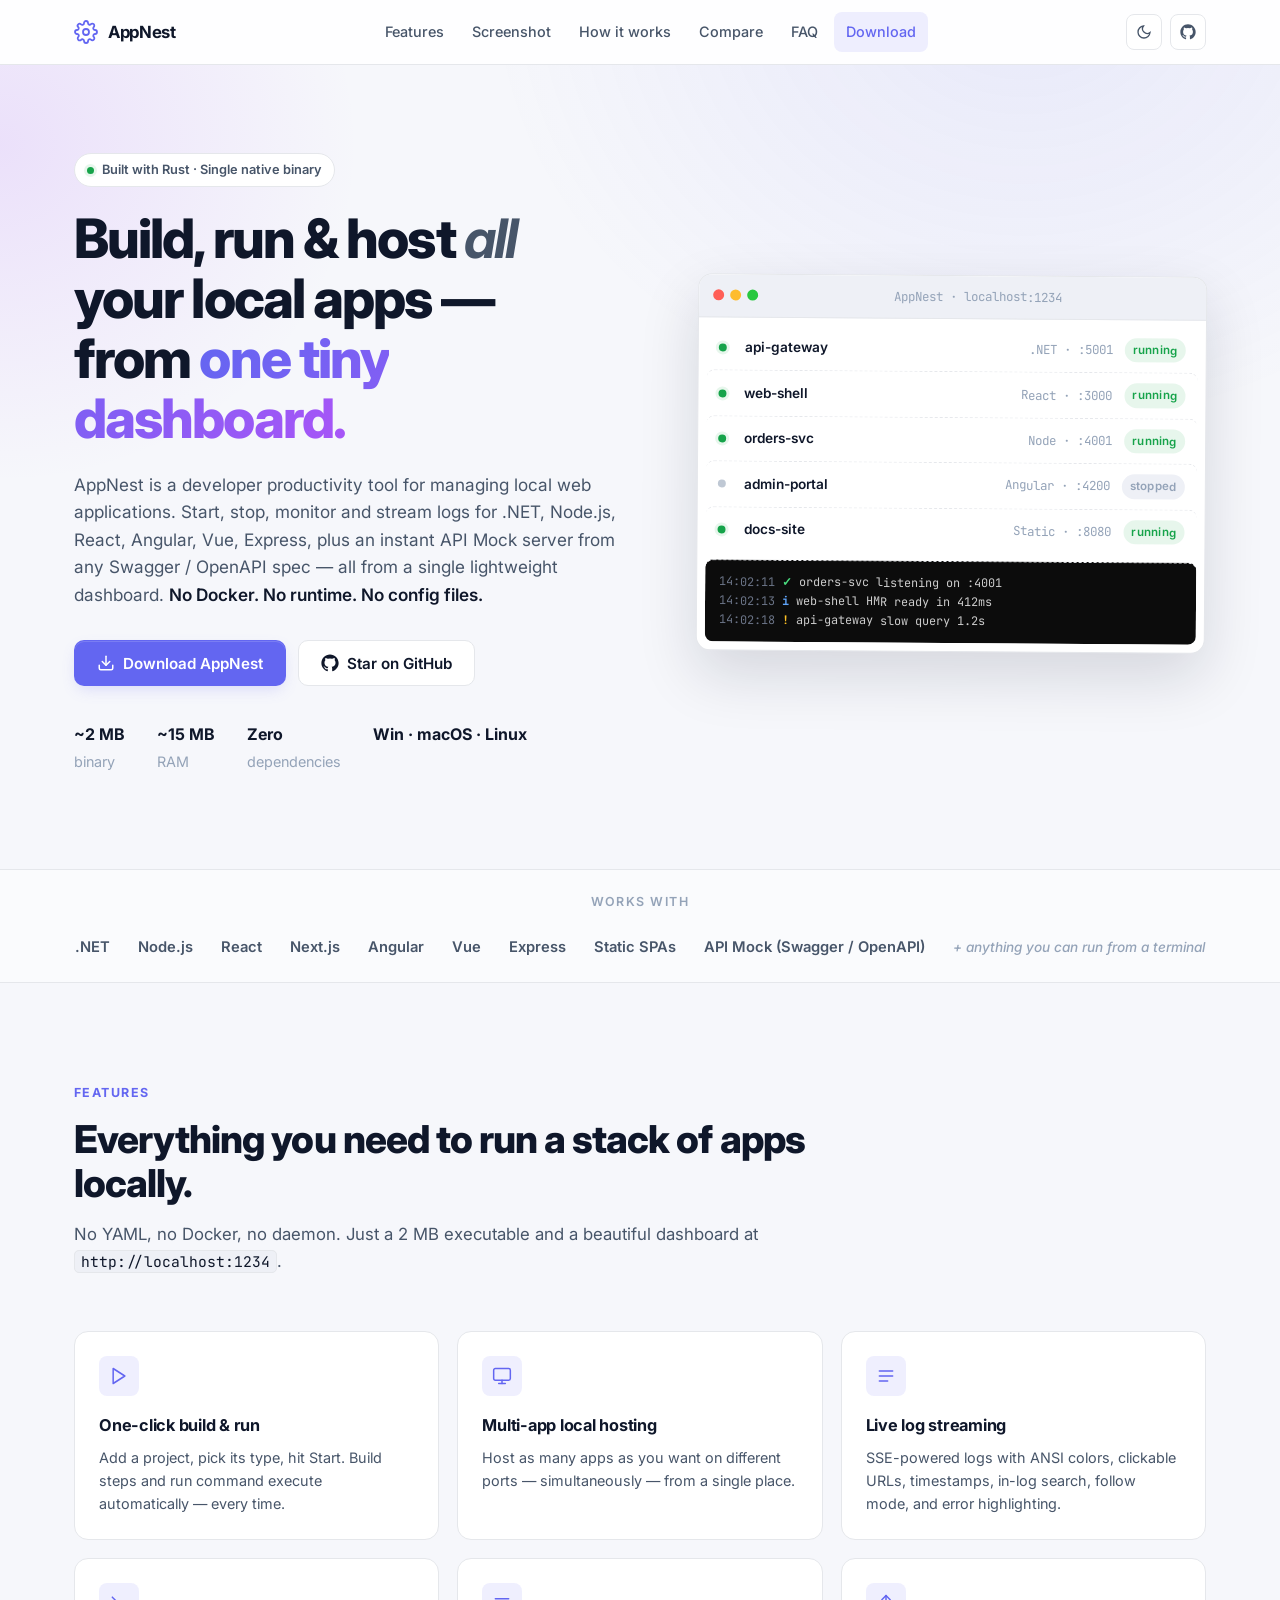
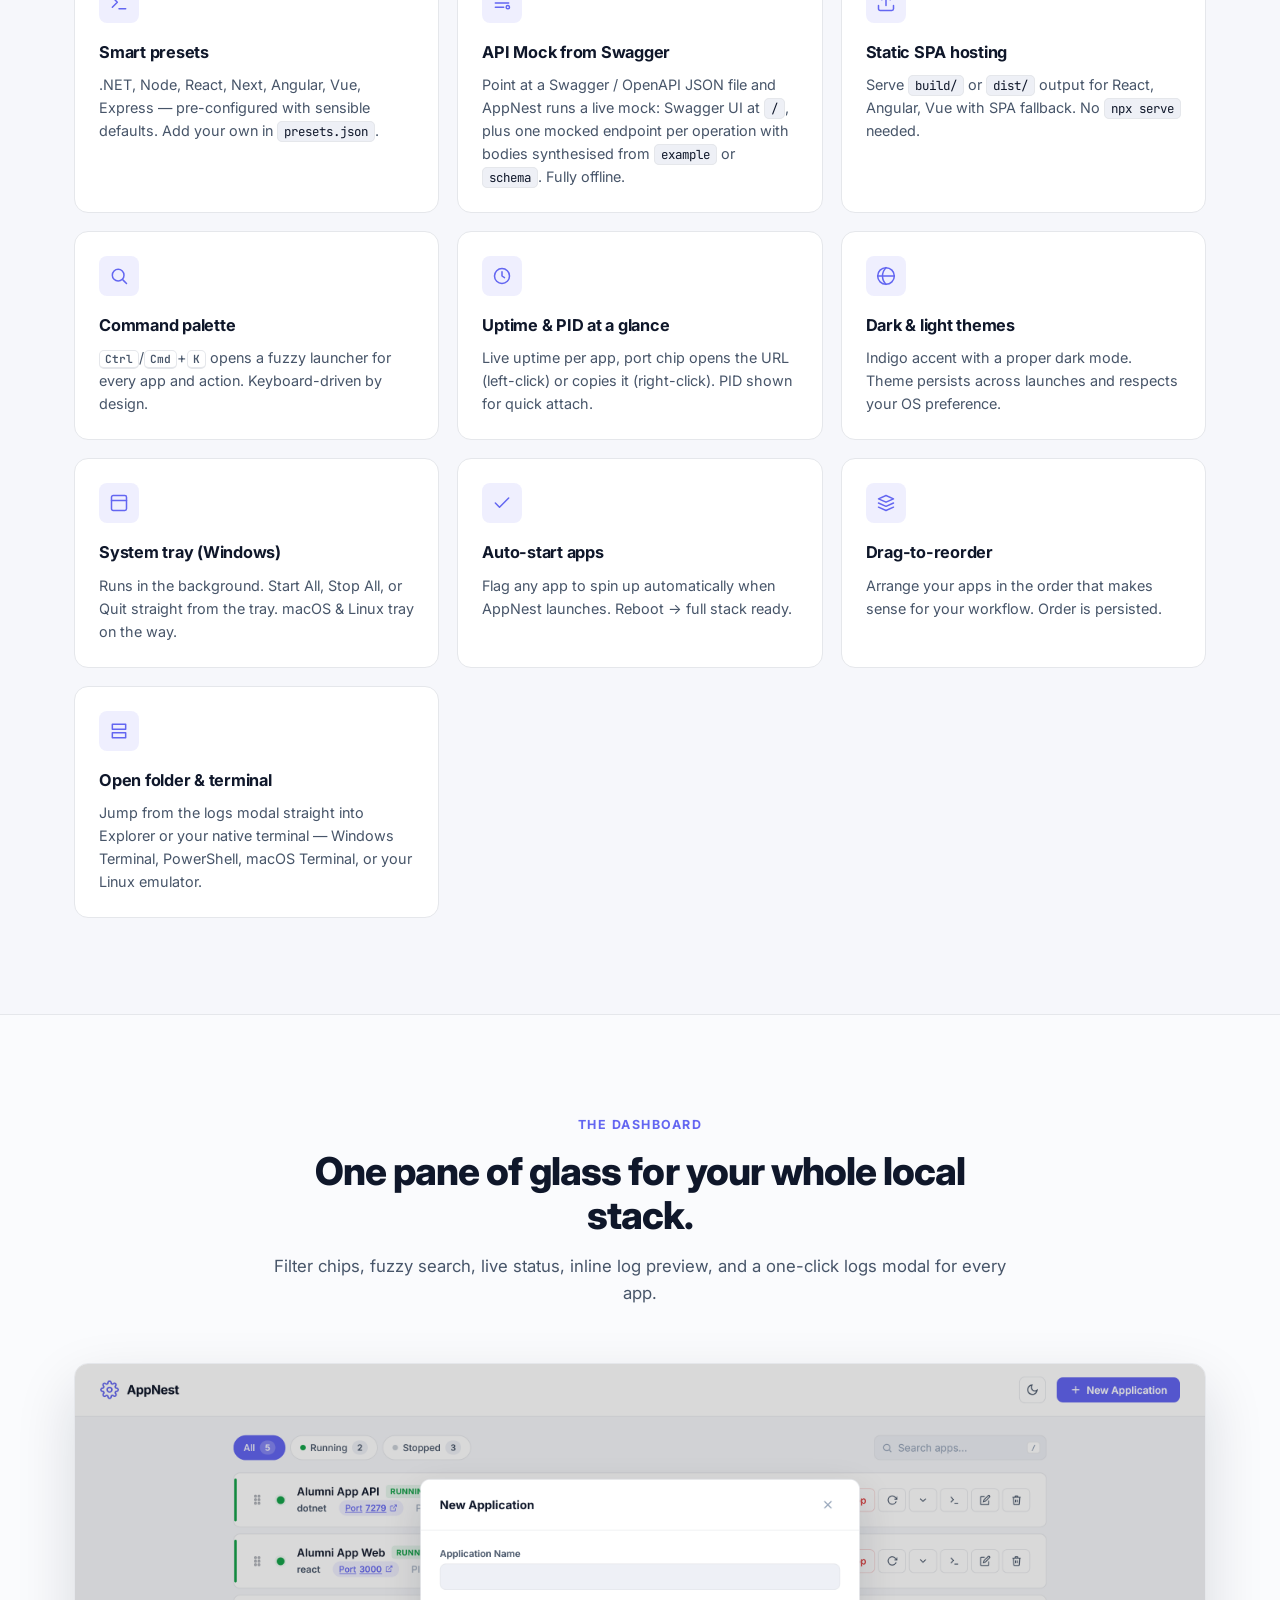
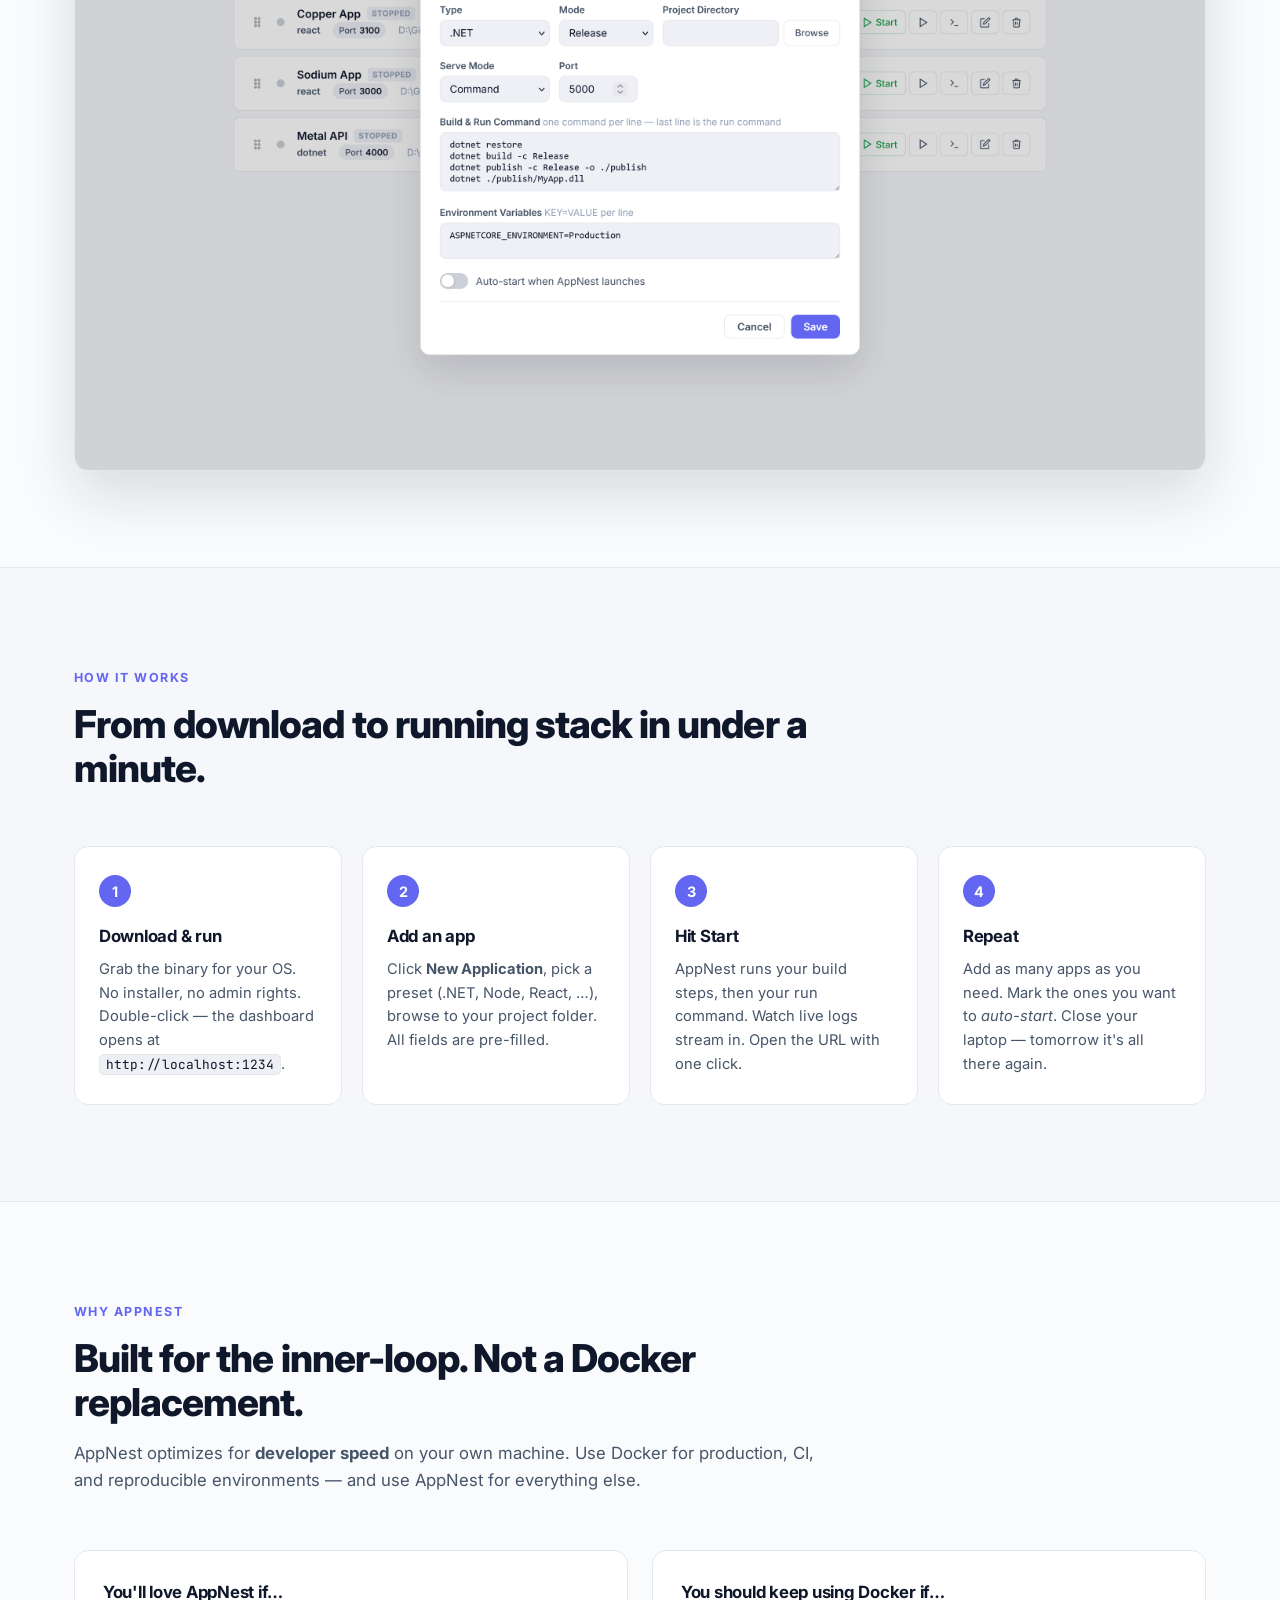
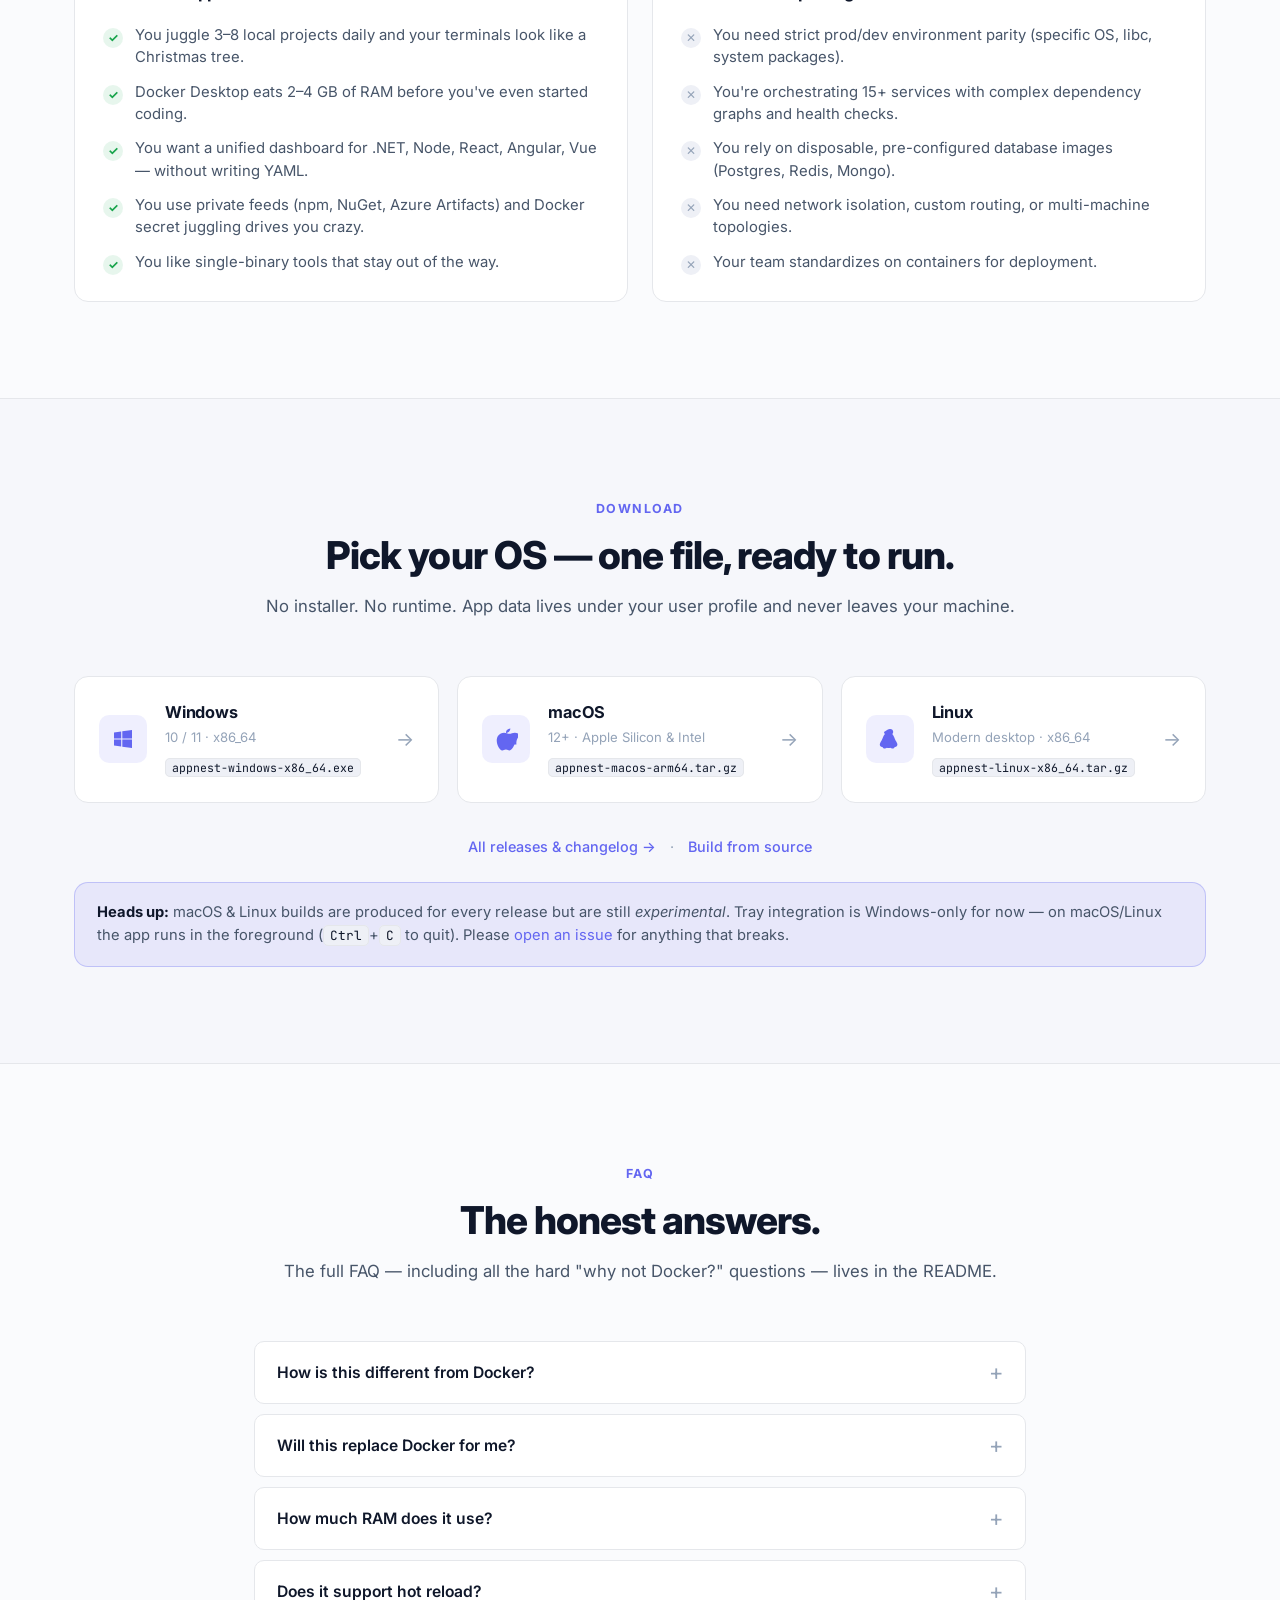
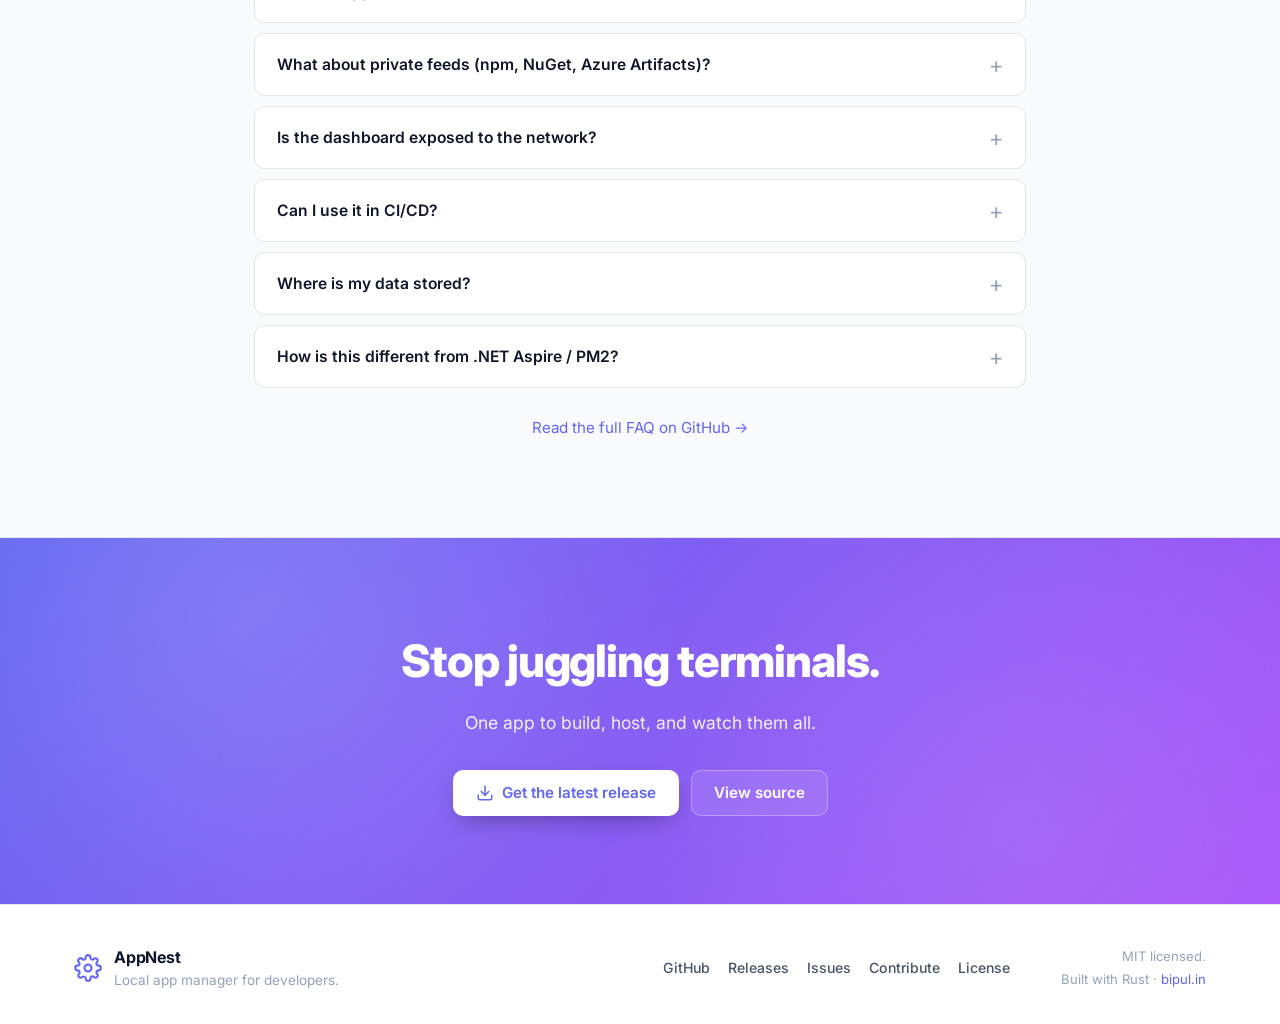
==== commit c304e295: "feat: add API mock server support and update documentation" ====
--- a/docs/index.html
+++ b/docs/index.html
@@ -89,7 +89,7 @@
           </h1>
           <p class="hero-sub">
             AppNest is a developer productivity tool for managing local web applications.
-            Start, stop, monitor and stream logs for .NET, Node.js, React, Angular, Vue, Express
+            Start, stop, monitor and stream logs for .NET, Node.js, React, Angular, Vue, Express, plus an instant API Mock server from any Swagger / OpenAPI spec
             — all from a single lightweight dashboard. <strong>No Docker. No runtime. No config files.</strong>
           </p>
 
@@ -169,6 +169,7 @@
         <ul class="strip-items">
           <li>.NET</li><li>Node.js</li><li>React</li><li>Next.js</li>
           <li>Angular</li><li>Vue</li><li>Express</li><li>Static SPAs</li>
+          <li>API Mock (Swagger / OpenAPI)</li>
           <li>+ anything you can run from a terminal</li>
         </ul>
       </div>
@@ -214,6 +215,14 @@
             </div>
             <h3>Smart presets</h3>
             <p>.NET, Node, React, Next, Angular, Vue, Express — pre-configured with sensible defaults. Add your own in <code>presets.json</code>.</p>
+          </article>
+
+          <article class="feature">
+            <div class="feature-icon">
+              <svg viewBox="0 0 24 24" fill="none" stroke="currentColor" stroke-width="1.8" stroke-linecap="round" stroke-linejoin="round"><path d="M4 7h16M4 12h16M4 17h10"/><circle cx="19" cy="17" r="2"/></svg>
+            </div>
+            <h3>API Mock from Swagger</h3>
+            <p>Point at a Swagger / OpenAPI JSON file and AppNest runs a live mock: Swagger UI at <code>/</code>, plus one mocked endpoint per operation with bodies synthesised from <code>example</code> or <code>schema</code>. Fully offline.</p>
           </article>
 
           <article class="feature">
